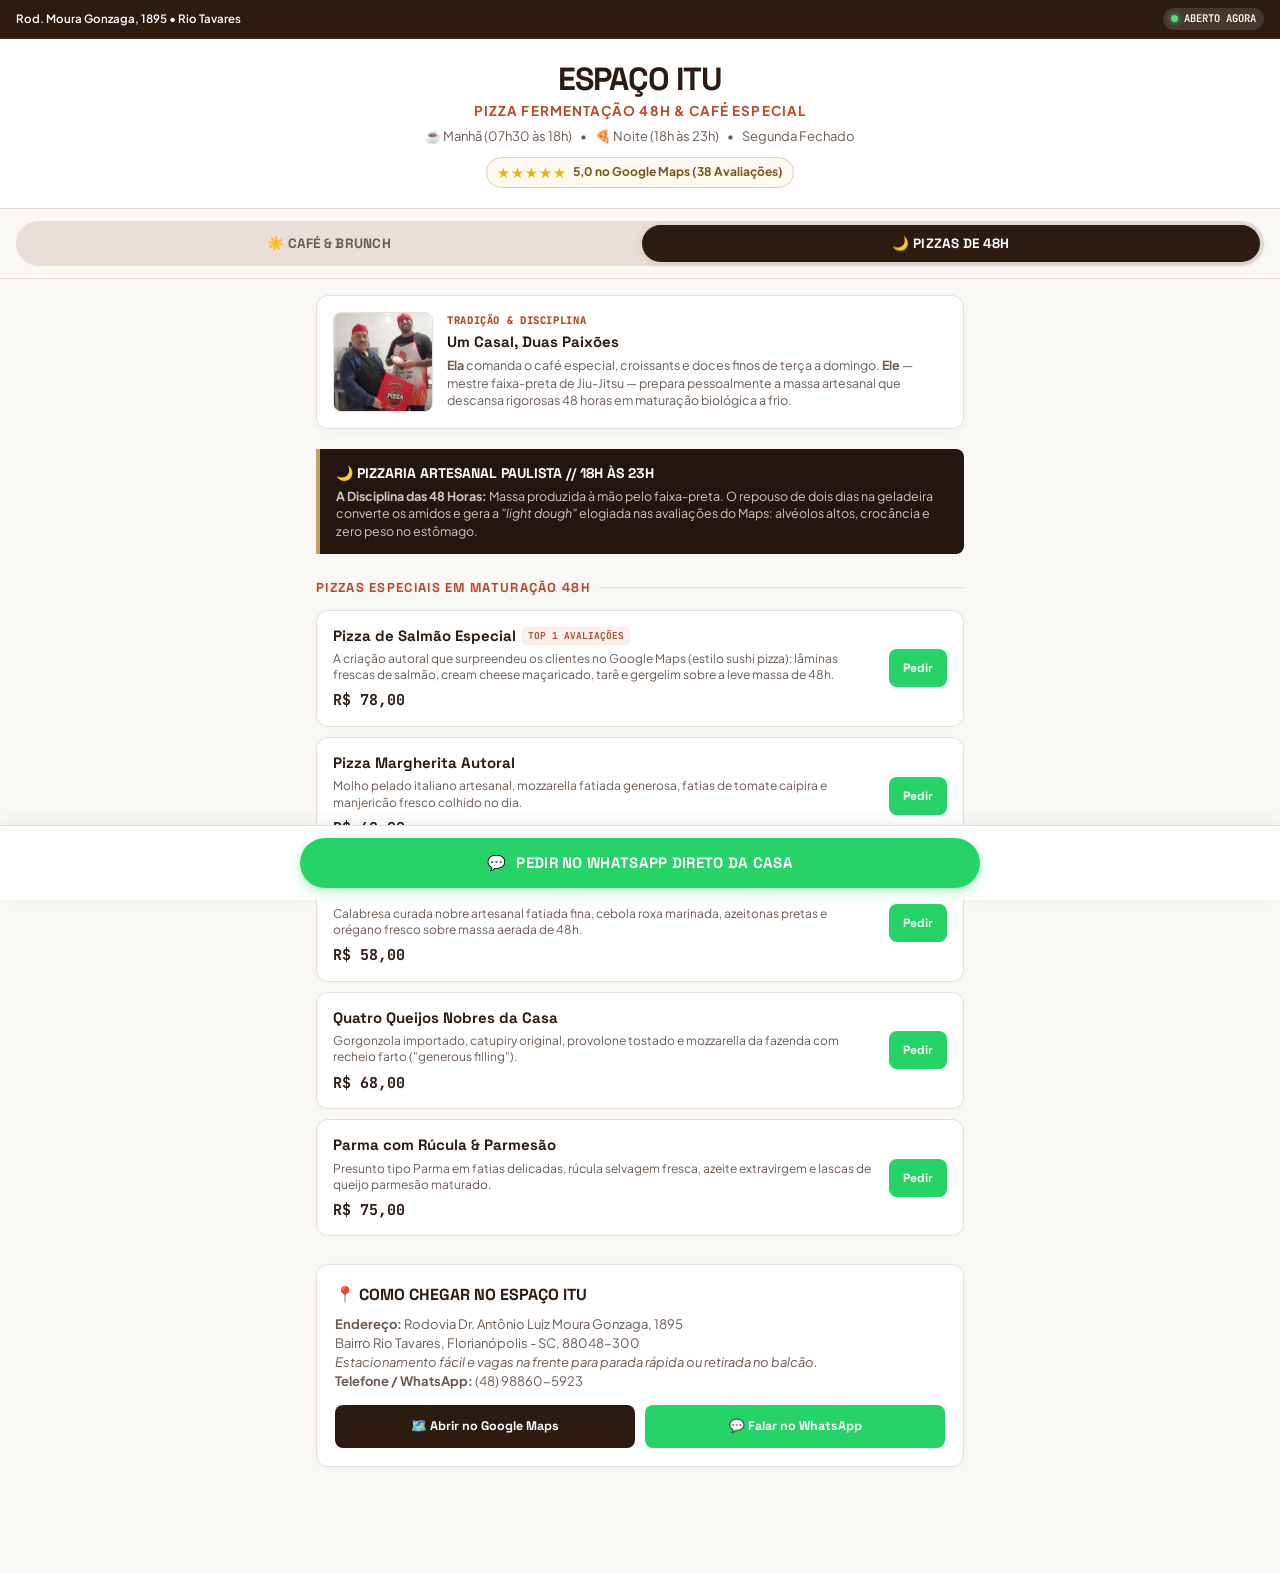
==== index.html @ 9082b564 "feat: initial deploy of Espaco Itu prototype with 48h pizza and specialty coffee" ====
<!DOCTYPE html>
<html lang="pt-BR" prefix="og: http://ogp.me/ns#">
<head>
  <meta charset="UTF-8">
  <meta name="viewport" content="width=device-width, initial-scale=1.0, maximum-scale=1.0, user-scalable=no">
  
  <title>Espaço Itu | Pizza Artesanal Fermentação 48h & Café Especial • Rio Tavares</title>
  <meta name="description" content="Pizza de fermentação lenta maturada por 48h feita pelo faixa-preta e café especial de alta qualidade com croissants e brunch tocado por ela. Rod. Dr. Antônio Luiz Moura Gonzaga, 1895 - Rio Tavares, Florianópolis. Pedidos direto no WhatsApp!">
  <meta name="theme-color" content="#2C1B11">

  <!-- Open Graph / WhatsApp Preview Canônico -->
  <meta property="og:type" content="website">
  <meta property="og:url" content="https://advocaciadigitalavancada-create.github.io/espaco-itu/">
  <meta property="og:title" content="Espaço Itu • Pizza Fermentada 48h & Café Especial">
  <meta property="og:description" content="Ele na massa artesanal de 48h (mestre faixa-preta). Ela no café de alta qualidade e brunch. 5.0★ no Google Maps. Peça direto no WhatsApp sem taxas!">
  <meta property="og:image" content="https://advocaciadigitalavancada-create.github.io/espaco-itu/assets/foto_donos_pizza.jpg">
  <meta property="og:image:secure_url" content="https://advocaciadigitalavancada-create.github.io/espaco-itu/assets/foto_donos_pizza.jpg">
  <meta property="og:image:type" content="image/jpeg">
  <meta property="og:image:width" content="1200">
  <meta property="og:image:height" content="630">
  <meta property="og:locale" content="pt_BR">
  <meta property="og:site_name" content="Espaço Itu - Rio Tavares">

  <!-- Fonts -->
  <link rel="preconnect" href="https://fonts.googleapis.com">
  <link rel="preconnect" href="https://fonts.gstatic.com" crossorigin>
  <link href="https://fonts.googleapis.com/css2?family=Plus+Jakarta+Sans:wght@400;500;600;700;800&family=Space+Grotesk:wght@600;700;800&family=JetBrains+Mono:wght@600;700&display=swap" rel="stylesheet">

  <style>
    :root {
      --bg: #FAF8F5;
      --surface: #FFFFFF;
      --primary: #2C1B11;
      --accent: #B84A28;
      --accent-light: #FBF0EB;
      --gold: #C5A059;
      --gold-light: #FDF9F0;
      --ink: #2C1B11;
      --ink-muted: #6B5B52;
      --border: #E8DFD8;
      --radius: 12px;
    }

    * {
      box-sizing: border-box;
      margin: 0;
      padding: 0;
      -webkit-tap-highlight-color: transparent;
    }

    body {
      background-color: var(--bg);
      font-family: 'Plus Jakarta Sans', -apple-system, BlinkMacSystemFont, sans-serif;
      color: var(--ink);
      line-height: 1.5;
      padding-bottom: 90px;
    }

    /* BARRA SUPERIOR DE HORÁRIOS & STATUS */
    .top-status-bar {
      background: var(--primary);
      color: #FFF;
      padding: 8px 16px;
      font-size: 11.5px;
      font-weight: 600;
      display: flex;
      justify-content: space-between;
      align-items: center;
      border-bottom: 1px solid rgba(255,255,255,0.1);
    }
    .status-pill {
      display: inline-flex;
      align-items: center;
      gap: 6px;
      background: rgba(255,255,255,0.12);
      padding: 3px 8px;
      border-radius: 20px;
      font-family: 'JetBrains Mono', monospace;
      font-size: 10.5px;
    }
    .status-dot {
      width: 7px;
      height: 7px;
      background: #4ADE80;
      border-radius: 50%;
      box-shadow: 0 0 6px #4ADE80;
    }

    /* HEADER COM LOGO E FOTO */
    header {
      background: #FFF;
      border-bottom: 1px solid var(--border);
      padding: 24px 20px 20px;
      text-align: center;
    }
    .brand-title {
      font-family: 'Space Grotesk', sans-serif;
      font-size: 32px;
      font-weight: 800;
      color: var(--primary);
      letter-spacing: -0.03em;
      text-transform: uppercase;
      line-height: 1;
    }
    .brand-sub {
      font-size: 13.5px;
      font-weight: 700;
      color: var(--accent);
      text-transform: uppercase;
      letter-spacing: 0.08em;
      margin-top: 6px;
    }
    .brand-meta {
      font-size: 13px;
      color: var(--ink-muted);
      margin-top: 6px;
      display: flex;
      justify-content: center;
      align-items: center;
      gap: 8px;
      flex-wrap: wrap;
    }

    /* BADGE GOOGLE MAPS 5.0 */
    .google-badge {
      display: inline-flex;
      align-items: center;
      gap: 6px;
      background: var(--gold-light);
      border: 1px solid #E2D1A8;
      padding: 4px 10px;
      border-radius: 20px;
      font-size: 12px;
      font-weight: 700;
      color: #785819;
      margin-top: 10px;
      text-decoration: none;
    }
    .google-stars {
      color: #EAB308;
      font-size: 14px;
      letter-spacing: 1px;
    }

    /* SELETOR DE TURNOS TÁTIL (DIA vs NOITE) */
    .shift-selector-container {
      position: sticky;
      top: 0;
      z-index: 100;
      background: var(--bg);
      padding: 12px 16px;
      border-bottom: 1px solid var(--border);
      backdrop-filter: blur(8px);
    }
    .shift-selector {
      background: #E8DFD8;
      border-radius: 30px;
      display: grid;
      grid-template-columns: 1fr 1fr;
      padding: 4px;
      gap: 4px;
    }
    .shift-btn {
      border: none;
      background: transparent;
      padding: 10px 12px;
      border-radius: 26px;
      font-family: 'Space Grotesk', sans-serif;
      font-size: 13.5px;
      font-weight: 800;
      color: var(--ink-muted);
      cursor: pointer;
      display: flex;
      align-items: center;
      justify-content: center;
      gap: 8px;
      transition: all 0.25s ease;
      text-transform: uppercase;
      letter-spacing: 0.02em;
    }
    .shift-btn.active {
      background: #FFF;
      color: var(--primary);
      box-shadow: 0 2px 8px rgba(44, 27, 17, 0.12);
    }
    .shift-btn.active.night {
      background: var(--primary);
      color: #FFF;
    }

    /* CONTAINER PRINCIPAL */
    .container {
      max-width: 680px;
      margin: 0 auto;
      padding: 16px;
    }

    /* BOX AUTORAL: A HISTÓRIA DO CASAL */
    .story-card {
      background: #FFF;
      border: 1px solid var(--border);
      border-radius: var(--radius);
      padding: 16px;
      margin-bottom: 20px;
      box-shadow: 0 2px 10px rgba(0,0,0,0.03);
    }
    .story-grid {
      display: grid;
      grid-template-columns: 100px 1fr;
      gap: 14px;
      align-items: center;
    }
    .story-img {
      width: 100px;
      height: 100px;
      border-radius: 8px;
      object-fit: cover;
      border: 1px solid var(--border);
    }
    .story-tag {
      font-family: 'JetBrains Mono', monospace;
      font-size: 10.5px;
      font-weight: 800;
      color: var(--accent);
      text-transform: uppercase;
      letter-spacing: 0.06em;
    }
    .story-title {
      font-family: 'Space Grotesk', sans-serif;
      font-size: 15px;
      font-weight: 800;
      color: var(--primary);
      margin: 2px 0 4px;
    }
    .story-desc {
      font-size: 12.5px;
      line-height: 1.4;
      color: var(--ink-muted);
    }

    /* BANNER DE DESTAQUE DO TURNO */
    .shift-banner {
      background: var(--accent-light);
      border-left: 4px solid var(--accent);
      padding: 14px 16px;
      border-radius: 0 8px 8px 0;
      margin-bottom: 20px;
    }
    .shift-banner.night-banner {
      background: #23160E;
      border-left: 4px solid var(--gold);
      color: #FFF;
    }
    .shift-banner h3 {
      font-family: 'Space Grotesk', sans-serif;
      font-size: 14px;
      font-weight: 800;
      text-transform: uppercase;
      margin-bottom: 4px;
    }
    .shift-banner p {
      font-size: 12.5px;
      line-height: 1.4;
    }
    .shift-banner.night-banner p {
      color: #D1C5BC;
    }

    /* GRUPOS DO CARDÁPIO */
    .menu-section {
      display: none;
    }
    .menu-section.active {
      display: block;
    }
    .menu-category-title {
      font-family: 'Space Grotesk', sans-serif;
      font-size: 13px;
      font-weight: 800;
      text-transform: uppercase;
      letter-spacing: 0.1em;
      color: var(--accent);
      margin: 24px 0 12px;
      display: flex;
      align-items: center;
      gap: 8px;
    }
    .menu-category-title::after {
      content: "";
      flex: 1;
      height: 1px;
      background: var(--border);
    }

    /* CARDS DE ITENS */
    .item-card {
      background: #FFF;
      border: 1px solid var(--border);
      border-radius: var(--radius);
      padding: 14px 16px;
      margin-bottom: 10px;
      display: flex;
      justify-content: space-between;
      align-items: center;
      gap: 14px;
      box-shadow: 0 1px 4px rgba(0,0,0,0.02);
    }
    .item-info {
      flex: 1;
    }
    .item-name {
      font-family: 'Space Grotesk', sans-serif;
      font-size: 15px;
      font-weight: 700;
      color: var(--primary);
      display: flex;
      align-items: center;
      gap: 6px;
      flex-wrap: wrap;
    }
    .item-tag {
      font-family: 'JetBrains Mono', monospace;
      font-size: 9.5px;
      font-weight: 700;
      background: var(--accent-light);
      color: var(--accent);
      padding: 2px 6px;
      border-radius: 4px;
      text-transform: uppercase;
    }
    .item-desc {
      font-size: 12px;
      color: var(--ink-muted);
      margin-top: 4px;
      line-height: 1.35;
    }
    .item-price {
      font-family: 'JetBrains Mono', monospace;
      font-size: 15px;
      font-weight: 700;
      color: var(--primary);
      margin-top: 6px;
    }
    .btn-order-item {
      background: #25D366;
      color: #FFF;
      border: none;
      padding: 10px 14px;
      border-radius: 8px;
      font-family: 'Space Grotesk', sans-serif;
      font-size: 12px;
      font-weight: 700;
      cursor: pointer;
      text-decoration: none;
      display: inline-flex;
      align-items: center;
      gap: 6px;
      white-space: nowrap;
      flex-shrink: 0;
    }

    /* MÓDULO COMO CHEGAR */
    .location-card {
      background: #FFF;
      border: 1.5px solid var(--border);
      border-radius: var(--radius);
      padding: 18px;
      margin-top: 28px;
      box-shadow: 0 2px 10px rgba(0,0,0,0.03);
    }
    .location-title {
      font-family: 'Space Grotesk', sans-serif;
      font-size: 16px;
      font-weight: 800;
      text-transform: uppercase;
      color: var(--primary);
      margin-bottom: 8px;
      display: flex;
      align-items: center;
      gap: 8px;
    }
    .location-info {
      font-size: 13px;
      color: var(--ink-muted);
      line-height: 1.45;
      margin-bottom: 14px;
    }
    .location-actions {
      display: grid;
      grid-template-columns: 1fr 1fr;
      gap: 10px;
    }
    .btn-loc {
      display: flex;
      align-items: center;
      justify-content: center;
      gap: 8px;
      padding: 12px;
      border-radius: 8px;
      font-family: 'Space Grotesk', sans-serif;
      font-size: 12.5px;
      font-weight: 700;
      text-decoration: none;
      text-align: center;
    }
    .btn-loc-maps {
      background: var(--primary);
      color: #FFF;
    }
    .btn-loc-wa {
      background: #25D366;
      color: #FFF;
    }

    /* BARRA FIXA INFERIOR */
    .bottom-bar {
      position: fixed;
      bottom: 0;
      left: 0;
      right: 0;
      background: #FFF;
      border-top: 1px solid var(--border);
      padding: 12px 16px;
      display: flex;
      justify-content: center;
      z-index: 999;
      box-shadow: 0 -4px 15px rgba(0,0,0,0.06);
    }
    .btn-cta-main {
      width: 100%;
      max-width: 680px;
      background: #25D366;
      color: #FFF;
      border: none;
      padding: 14px 20px;
      border-radius: 30px;
      font-family: 'Space Grotesk', sans-serif;
      font-size: 15px;
      font-weight: 800;
      text-decoration: none;
      display: flex;
      align-items: center;
      justify-content: center;
      gap: 10px;
      box-shadow: 0 4px 12px rgba(37, 211, 102, 0.35);
      text-transform: uppercase;
      letter-spacing: 0.02em;
    }
  </style>
</head>
<body>

  <!-- BARRA DE STATUS EM TEMPO REAL -->
  <div class="top-status-bar">
    <div>Rod. Moura Gonzaga, 1895 • Rio Tavares</div>
    <div class="status-pill">
      <span class="status-dot"></span>
      <span id="status-label">ABERTO AGORA</span>
    </div>
  </div>

  <!-- CABEÇALHO -->
  <header>
    <h1 class="brand-title">ESPAÇO ITU</h1>
    <div class="brand-sub">Pizza Fermentação 48h & Café Especial</div>
    <div class="brand-meta">
      <span>☕ Manhã (07h30 às 18h)</span>
      <span>•</span>
      <span>🍕 Noite (18h às 23h)</span>
      <span>•</span>
      <span>Segunda Fechado</span>
    </div>

    <!-- SELO DE 5.0 ESTRELAS NO GOOGLE MAPS -->
    <div>
      <a href="https://maps.google.com/?cid=1895" target="_blank" class="google-badge">
        <span class="google-stars">★★★★★</span>
        <span>5,0 no Google Maps (38 Avaliações)</span>
      </a>
    </div>
  </header>

  <!-- SELETOR DE TURNOS TÁTIL -->
  <div class="shift-selector-container">
    <div class="shift-selector">
      <button class="shift-btn active" id="btn-shift-day" onclick="setShift('day')">
        ☀️ Café & Brunch
      </button>
      <button class="shift-btn" id="btn-shift-night" onclick="setShift('night')">
        🌙 Pizzas de 48h
      </button>
    </div>
  </div>

  <div class="container">

    <!-- HISTÓRIA REAL DOS PROPRIETÁRIOS -->
    <div class="story-card">
      <div class="story-grid">
        <img src="assets/foto_donos_pizza.jpg" alt="Ele e a massa fresca de 48h no Espaço Itu" class="story-img">
        <div>
          <div class="story-tag">TRADIÇÃO & DISCIPLINA</div>
          <div class="story-title">Um Casal, Duas Paixões</div>
          <div class="story-desc">
            <strong>Ela</strong> comanda o café especial, croissants e doces finos de terça a domingo. <strong>Ele</strong> — mestre faixa-preta de Jiu-Jitsu — prepara pessoalmente a massa artesanal que descansa rigorosas 48 horas em maturação biológica a frio.
          </div>
        </div>
      </div>
    </div>

    <!-- SEÇÃO DIA: CAFÉ & BRUNCH -->
    <div id="section-day" class="menu-section active">
      
      <div class="shift-banner">
        <h3>☕ Manhã & Tarde Acolhedora // 07h30 às 18h</h3>
        <p><em>"Pare, respire, tome um café."</em> Grãos especiais selecionados, croissants franceses quentinhos, avocado toast e doces dourados assados na casa.</p>
      </div>

      <div class="menu-category-title">Cafés Especiais & Bebidas</div>

      <div class="item-card">
        <div class="item-info">
          <div class="item-name">Café Coado Filtrado Especial <span class="item-tag">Grãos Selecionados</span></div>
          <div class="item-desc">Método filtrado valorizando notas sensoriais limpas, doces e corpo sedoso.</div>
          <div class="item-price">R$ 12,00</div>
        </div>
        <a href="https://wa.me/5548988605923?text=Ol%C3%A1!%20Gostaria%20de%20pedir%20o%20Caf%C3%A9%20Coado%20Especial" class="btn-order-item" target="_blank">Pedir</a>
      </div>

      <div class="item-card">
        <div class="item-info">
          <div class="item-name">Espresso Duplo / Cappuccino Italiano</div>
          <div class="item-desc">Extração perfeita com leite vaporizado em microespuma cremosa.</div>
          <div class="item-price">R$ 14,00</div>
        </div>
        <a href="https://wa.me/5548988605923?text=Ol%C3%A1!%20Gostaria%20de%20pedir%20um%20Cappuccino%20Italiano" class="btn-order-item" target="_blank">Pedir</a>
      </div>

      <div class="item-card">
        <div class="item-info">
          <div class="item-name">Smoothies da Casa & Sucos Naturais</div>
          <div class="item-desc">Frutas frescas batidas na hora sem adição de conservantes.</div>
          <div class="item-price">R$ 16,00</div>
        </div>
        <a href="https://wa.me/5548988605923?text=Ol%C3%A1!%20Gostaria%20de%20pedir%20um%20Smoothie%20Natural" class="btn-order-item" target="_blank">Pedir</a>
      </div>

      <div class="menu-category-title">Brunch & Confeitaria Afetiva</div>

      <div class="item-card">
        <div class="item-info">
          <div class="item-name">Croissant com Geleia de Frutas Vermelhas <span class="item-tag">Campeão da Casa</span></div>
          <div class="item-desc">Folhado amanteigado clássico, extremamente crocante por fora e macio por dentro, servido com geleia artesanal.</div>
          <div class="item-price">R$ 18,00</div>
        </div>
        <a href="https://wa.me/5548988605923?text=Ol%C3%A1!%20Gostaria%20de%20pedir%20o%20Croissant%20com%20Geleia" class="btn-order-item" target="_blank">Pedir</a>
      </div>

      <div class="item-card">
        <div class="item-info">
          <div class="item-name">Avocado Toast no Pão Artesanal</div>
          <div class="item-desc">Pão de fermentação natural tostado na manteiga, pasta de abacate temperada, ovo poché ou caipira e sementes.</div>
          <div class="item-price">R$ 28,00</div>
        </div>
        <a href="https://wa.me/5548988605923?text=Ol%C3%A1!%20Gostaria%20de%20pedir%20o%20Avocado%20Toast" class="btn-order-item" target="_blank">Pedir</a>
      </div>

      <div class="item-card">
        <div class="item-info">
          <div class="item-name">Torta Basca Dourada Queimadinha <span class="item-tag">Fatia do Dia</span></div>
          <div class="item-desc">A famosa cheesecake basca com casquinha tostada de caramelo e interior super cremoso e aveludado.</div>
          <div class="item-price">R$ 18,00</div>
        </div>
        <a href="https://wa.me/5548988605923?text=Ol%C3%A1!%20Gostaria%20de%20uma%20fatia%20da%20Torta%20Basca" class="btn-order-item" target="_blank">Pedir</a>
      </div>

      <div class="item-card">
        <div class="item-info">
          <div class="item-name">Queijadinha Tradicional Paulista</div>
          <div class="item-desc">Receita artesanal com coco úmido e queijo curado, assada dourada.</div>
          <div class="item-price">R$ 10,00</div>
        </div>
        <a href="https://wa.me/5548988605923?text=Ol%C3%A1!%20Gostaria%20de%20uma%20Queijadinha" class="btn-order-item" target="_blank">Pedir</a>
      </div>

    </div>

    <!-- SEÇÃO NOITE: PIZZAS 48H -->
    <div id="section-night" class="menu-section">
      
      <div class="shift-banner night-banner">
        <h3>🌙 Pizzaria Artesanal Paulista // 18h às 23h</h3>
        <p><strong>A Disciplina das 48 Horas:</strong> Massa produzida à mão pelo faixa-preta. O repouso de dois dias na geladeira converte os amidos e gera a <em>"light dough"</em> elogiada nas avaliações do Maps: alvéolos altos, crocância e zero peso no estômago.</p>
      </div>

      <div class="menu-category-title">Pizzas Especiais em Maturação 48h</div>

      <div class="item-card">
        <div class="item-info">
          <div class="item-name">Pizza de Salmão Especial <span class="item-tag">Top 1 Avaliações</span></div>
          <div class="item-desc">A criação autoral que surpreendeu os clientes no Google Maps (estilo sushi pizza): lâminas frescas de salmão, cream cheese maçaricado, tarê e gergelim sobre a leve massa de 48h.</div>
          <div class="item-price">R$ 78,00</div>
        </div>
        <a href="https://wa.me/5548988605923?text=Ol%C3%A1!%20Quero%20pedir%20a%20Pizza%20de%20Salm%C3%A3o%20Especial" class="btn-order-item" target="_blank">Pedir</a>
      </div>

      <div class="item-card">
        <div class="item-info">
          <div class="item-name">Pizza Margherita Autoral</div>
          <div class="item-desc">Molho pelado italiano artesanal, mozzarella fatiada generosa, fatias de tomate caipira e manjericão fresco colhido no dia.</div>
          <div class="item-price">R$ 62,00</div>
        </div>
        <a href="https://wa.me/5548988605923?text=Ol%C3%A1!%20Quero%20pedir%20a%20Pizza%20Margherita" class="btn-order-item" target="_blank">Pedir</a>
      </div>

      <div class="item-card">
        <div class="item-info">
          <div class="item-name">Calabresa Paulista com Cebola Roxa</div>
          <div class="item-desc">Calabresa curada nobre artesanal fatiada fina, cebola roxa marinada, azeitonas pretas e orégano fresco sobre massa aerada de 48h.</div>
          <div class="item-price">R$ 58,00</div>
        </div>
        <a href="https://wa.me/5548988605923?text=Ol%C3%A1!%20Quero%20pedir%20a%20Pizza%20Calabresa%20Paulista" class="btn-order-item" target="_blank">Pedir</a>
      </div>

      <div class="item-card">
        <div class="item-info">
          <div class="item-name">Quatro Queijos Nobres da Casa</div>
          <div class="item-desc">Gorgonzola importado, catupiry original, provolone tostado e mozzarella da fazenda com recheio farto ("generous filling").</div>
          <div class="item-price">R$ 68,00</div>
        </div>
        <a href="https://wa.me/5548988605923?text=Ol%C3%A1!%20Quero%20pedir%20a%20Pizza%20Quatro%20Queijos" class="btn-order-item" target="_blank">Pedir</a>
      </div>

      <div class="item-card">
        <div class="item-info">
          <div class="item-name">Parma com Rúcula & Parmesão</div>
          <div class="item-desc">Presunto tipo Parma em fatias delicadas, rúcula selvagem fresca, azeite extravirgem e lascas de queijo parmesão maturado.</div>
          <div class="item-price">R$ 75,00</div>
        </div>
        <a href="https://wa.me/5548988605923?text=Ol%C3%A1!%20Quero%20pedir%20a%20Pizza%20de%20Parma%20com%20R%C3%BAcula" class="btn-order-item" target="_blank">Pedir</a>
      </div>

    </div>

    <!-- MÓDULO COMO CHEGAR & CONTATO -->
    <div class="location-card">
      <div class="location-title">📍 Como Chegar no Espaço Itu</div>
      <div class="location-info">
        <strong>Endereço:</strong> Rodovia Dr. Antônio Luiz Moura Gonzaga, 1895<br>
        Bairro Rio Tavares, Florianópolis - SC, 88048-300<br>
        <em>Estacionamento fácil e vagas na frente para parada rápida ou retirada no balcão.</em><br>
        <strong>Telefone / WhatsApp:</strong> (48) 98860-5923
      </div>
      <div class="location-actions">
        <a href="https://maps.google.com/?q=Rodovia+Dr.+Ant%C3%B4nio+Luiz+Moura+Gonzaga,+1895+-+Rio+Tavares,+Florian%C3%B3polis+-+SC" target="_blank" class="btn-loc btn-loc-maps">
          🗺️ Abrir no Google Maps
        </a>
        <a href="https://wa.me/5548988605923" target="_blank" class="btn-loc btn-loc-wa">
          💬 Falar no WhatsApp
        </a>
      </div>
    </div>

  </div>

  <!-- BARRA FIXA DE PEDIDO NO WHATSAPP -->
  <div class="bottom-bar">
    <a href="https://wa.me/5548988605923?text=Ol%C3%A1!%20Vim%20pelo%20site%20do%20Espa%C3%A7o%20Itu%20e%20gostaria%20de%20fazer%20um%20pedido" target="_blank" class="btn-cta-main">
      <span>💬</span> Pedir no WhatsApp Direto da Casa
    </a>
  </div>

  <script>
    function setShift(shift) {
      const btnDay = document.getElementById('btn-shift-day');
      const btnNight = document.getElementById('btn-shift-night');
      const secDay = document.getElementById('section-day');
      const secNight = document.getElementById('section-night');

      if (shift === 'night') {
        btnDay.classList.remove('active');
        btnNight.classList.add('active', 'night');
        secDay.classList.remove('active');
        secNight.classList.add('active');
      } else {
        btnNight.classList.remove('active', 'night');
        btnDay.classList.add('active');
        secNight.classList.remove('active');
        secDay.classList.add('active');
      }
    }

    // Auto-selecionar turno conforme horário local (se for após 18h, ativa turno noite)
    const hour = new Date().getHours();
    if (hour >= 18 || hour < 5) {
      setShift('night');
    }
  </script>
</body>
</html>
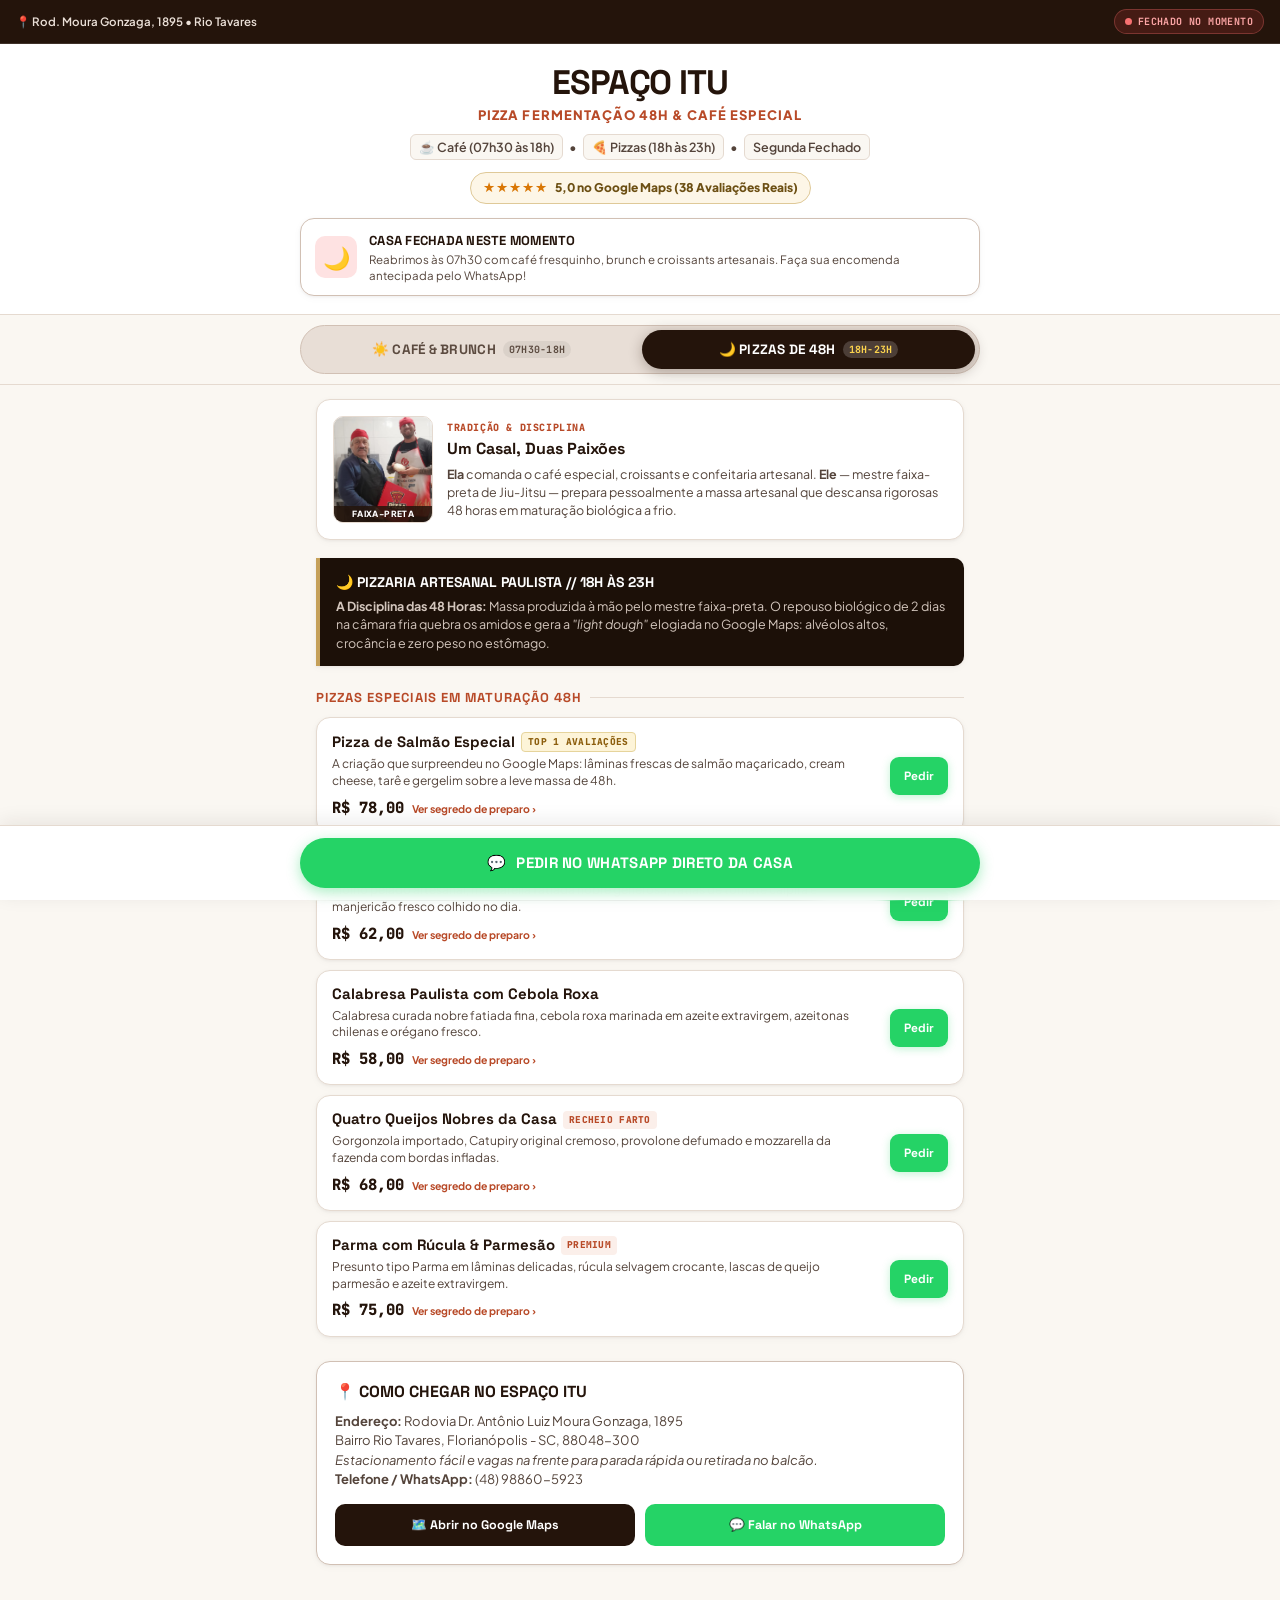
==== commit aa08528c: "feat(ui/ux): mobile-first drawer, microinteracoes fluidas de turnos e status em tempo real" ====
--- a/index.html
+++ b/index.html
@@ -2,11 +2,11 @@
 <html lang="pt-BR" prefix="og: http://ogp.me/ns#">
 <head>
   <meta charset="UTF-8">
-  <meta name="viewport" content="width=device-width, initial-scale=1.0, maximum-scale=1.0, user-scalable=no">
+  <meta name="viewport" content="width=device-width, initial-scale=1.0, maximum-scale=1.0, user-scalable=no, viewport-fit=cover">
   
   <title>Espaço Itu | Pizza Artesanal Fermentação 48h & Café Especial • Rio Tavares</title>
-  <meta name="description" content="Pizza de fermentação lenta maturada por 48h feita pelo faixa-preta e café especial de alta qualidade com croissants e brunch tocado por ela. Rod. Dr. Antônio Luiz Moura Gonzaga, 1895 - Rio Tavares, Florianópolis. Pedidos direto no WhatsApp!">
-  <meta name="theme-color" content="#2C1B11">
+  <meta name="description" content="Pizza de fermentação lenta maturada por 48h feita pelo faixa-preta e café especial de alta qualidade com croissants e brunch. Rod. Dr. Antônio Luiz Moura Gonzaga, 1895 - Rio Tavares, Florianópolis. Pedidos direto no WhatsApp!">
+  <meta name="theme-color" content="#24140B">
 
   <!-- Open Graph / WhatsApp Preview Canônico -->
   <meta property="og:type" content="website">
@@ -24,21 +24,31 @@
   <!-- Fonts -->
   <link rel="preconnect" href="https://fonts.googleapis.com">
   <link rel="preconnect" href="https://fonts.gstatic.com" crossorigin>
-  <link href="https://fonts.googleapis.com/css2?family=Plus+Jakarta+Sans:wght@400;500;600;700;800&family=Space+Grotesk:wght@600;700;800&family=JetBrains+Mono:wght@600;700&display=swap" rel="stylesheet">
+  <link href="https://fonts.googleapis.com/css2?family=Plus+Jakarta+Sans:wght@400;500;600;700;800&family=Space+Grotesk:wght@600;700;800&family=JetBrains+Mono:wght@600;700;800&display=swap" rel="stylesheet">
 
   <style>
     :root {
-      --bg: #FAF8F5;
+      /* PALETA DE ALTO CONTRASTE PARA LEITURA SOLAR (WCAG AAA) */
+      --bg: #FAF7F2;
       --surface: #FFFFFF;
-      --primary: #2C1B11;
-      --accent: #B84A28;
-      --accent-light: #FBF0EB;
-      --gold: #C5A059;
-      --gold-light: #FDF9F0;
-      --ink: #2C1B11;
-      --ink-muted: #6B5B52;
-      --border: #E8DFD8;
-      --radius: 12px;
+      --primary: #24140B;          /* Café torrado intenso (contraste > 14:1) */
+      --primary-soft: #382418;
+      --accent: #B84A28;           /* Terracota de forno a lenha */
+      --accent-dark: #8A3319;
+      --accent-light: #FBEFEA;     /* Fundo suave quente */
+      --gold: #A97A24;             /* Dourado da crosta escurecido para leitura solar */
+      --gold-light: #FDF6E7;
+      --ink: #20130B;              /* Tipografia de máxima legibilidade */
+      --ink-muted: #54443B;        /* Contraste 8.2:1 - ultra legível sob sol intenso */
+      --border: #E5DAD0;           /* Divisores nítidos */
+      --border-strong: #D1C0B4;
+      --wa-green: #25D366;
+      --wa-dark: #1DA851;
+      --radius: 14px;
+      --radius-sm: 8px;
+      --shadow-sm: 0 1px 3px rgba(36, 20, 11, 0.05), 0 2px 8px rgba(36, 20, 11, 0.03);
+      --shadow-md: 0 4px 16px rgba(36, 20, 11, 0.08);
+      --shadow-lg: 0 10px 30px rgba(36, 20, 11, 0.14);
     }
 
     * {
@@ -53,49 +63,103 @@
       font-family: 'Plus Jakarta Sans', -apple-system, BlinkMacSystemFont, sans-serif;
       color: var(--ink);
       line-height: 1.5;
-      padding-bottom: 90px;
-    }
-
-    /* BARRA SUPERIOR DE HORÁRIOS & STATUS */
+      padding-bottom: 96px;
+      -webkit-font-smoothing: antialiased;
+      overflow-x: hidden;
+    }
+
+    /* BARRA SUPERIOR DE HORÁRIOS & STATUS DINÂMICO */
     .top-status-bar {
       background: var(--primary);
       color: #FFF;
-      padding: 8px 16px;
+      padding: 9px 16px;
       font-size: 11.5px;
       font-weight: 600;
       display: flex;
       justify-content: space-between;
       align-items: center;
-      border-bottom: 1px solid rgba(255,255,255,0.1);
+      border-bottom: 1px solid rgba(255,255,255,0.12);
+      position: relative;
+      z-index: 101;
+    }
+    .top-address {
+      display: flex;
+      align-items: center;
+      gap: 5px;
+      color: #EADFD7;
+      white-space: nowrap;
+      overflow: hidden;
+      text-overflow: ellipsis;
     }
     .status-pill {
       display: inline-flex;
       align-items: center;
       gap: 6px;
-      background: rgba(255,255,255,0.12);
-      padding: 3px 8px;
+      padding: 4px 10px;
       border-radius: 20px;
       font-family: 'JetBrains Mono', monospace;
-      font-size: 10.5px;
+      font-size: 10px;
+      font-weight: 700;
+      letter-spacing: 0.04em;
+      white-space: nowrap;
+      transition: all 0.3s ease;
+    }
+    .status-pill.open-day {
+      background: rgba(37, 211, 102, 0.18);
+      color: #4ADE80;
+      border: 1px solid rgba(74, 222, 128, 0.3);
+    }
+    .status-pill.open-night {
+      background: rgba(197, 160, 89, 0.22);
+      color: #FCD34D;
+      border: 1px solid rgba(252, 211, 77, 0.35);
+    }
+    .status-pill.closed {
+      background: rgba(239, 68, 68, 0.16);
+      color: #FCA5A5;
+      border: 1px solid rgba(248, 113, 113, 0.3);
     }
     .status-dot {
       width: 7px;
       height: 7px;
+      border-radius: 50%;
+      display: inline-block;
+      position: relative;
+    }
+    .status-pill.open-day .status-dot {
       background: #4ADE80;
-      border-radius: 50%;
-      box-shadow: 0 0 6px #4ADE80;
-    }
-
-    /* HEADER COM LOGO E FOTO */
+      box-shadow: 0 0 8px #4ADE80;
+      animation: pulseGreen 2s infinite ease-in-out;
+    }
+    .status-pill.open-night .status-dot {
+      background: #FCD34D;
+      box-shadow: 0 0 8px #FCD34D;
+      animation: pulseAmber 2s infinite ease-in-out;
+    }
+    .status-pill.closed .status-dot {
+      background: #F87171;
+    }
+
+    @keyframes pulseGreen {
+      0%, 100% { opacity: 1; transform: scale(1); }
+      50% { opacity: 0.45; transform: scale(0.85); }
+    }
+    @keyframes pulseAmber {
+      0%, 100% { opacity: 1; transform: scale(1); }
+      50% { opacity: 0.5; transform: scale(0.85); }
+    }
+
+    /* HEADER */
     header {
       background: #FFF;
       border-bottom: 1px solid var(--border);
-      padding: 24px 20px 20px;
+      padding: 22px 18px 18px;
       text-align: center;
+      position: relative;
     }
     .brand-title {
       font-family: 'Space Grotesk', sans-serif;
-      font-size: 32px;
+      font-size: 34px;
       font-weight: 800;
       color: var(--primary);
       letter-spacing: -0.03em;
@@ -103,106 +167,201 @@
       line-height: 1;
     }
     .brand-sub {
-      font-size: 13.5px;
-      font-weight: 700;
+      font-size: 13px;
+      font-weight: 800;
       color: var(--accent);
       text-transform: uppercase;
       letter-spacing: 0.08em;
       margin-top: 6px;
     }
     .brand-meta {
-      font-size: 13px;
+      font-size: 12.5px;
+      font-weight: 600;
       color: var(--ink-muted);
-      margin-top: 6px;
+      margin-top: 8px;
       display: flex;
       justify-content: center;
       align-items: center;
-      gap: 8px;
+      gap: 6px;
       flex-wrap: wrap;
+    }
+    .brand-meta-badge {
+      display: inline-flex;
+      align-items: center;
+      gap: 4px;
+      background: var(--bg);
+      padding: 3px 8px;
+      border-radius: 6px;
+      border: 1px solid var(--border);
     }
 
     /* BADGE GOOGLE MAPS 5.0 */
     .google-badge {
       display: inline-flex;
       align-items: center;
-      gap: 6px;
+      gap: 7px;
       background: var(--gold-light);
-      border: 1px solid #E2D1A8;
-      padding: 4px 10px;
+      border: 1.5px solid #DFC998;
+      padding: 5px 12px;
       border-radius: 20px;
       font-size: 12px;
-      font-weight: 700;
-      color: #785819;
-      margin-top: 10px;
+      font-weight: 800;
+      color: #6C4F13;
+      margin-top: 12px;
       text-decoration: none;
+      transition: transform 0.2s ease, box-shadow 0.2s ease;
+    }
+    .google-badge:active {
+      transform: scale(0.98);
     }
     .google-stars {
-      color: #EAB308;
-      font-size: 14px;
+      color: #D97706;
+      font-size: 13px;
       letter-spacing: 1px;
     }
 
-    /* SELETOR DE TURNOS TÁTIL (DIA vs NOITE) */
+    /* BANNER DINÂMICO DE STATUS EM TEMPO REAL */
+    .live-status-card {
+      margin: 14px auto 0;
+      max-width: 680px;
+      background: #FFFFFF;
+      border: 1.5px solid var(--border-strong);
+      border-radius: var(--radius);
+      padding: 12px 14px;
+      display: flex;
+      align-items: center;
+      gap: 12px;
+      box-shadow: var(--shadow-sm);
+    }
+    .live-status-icon {
+      width: 42px;
+      height: 42px;
+      border-radius: 10px;
+      display: flex;
+      align-items: center;
+      justify-content: center;
+      font-size: 22px;
+      flex-shrink: 0;
+    }
+    .live-status-icon.day {
+      background: var(--accent-light);
+      color: var(--accent);
+    }
+    .live-status-icon.night {
+      background: var(--primary);
+      color: #FCD34D;
+    }
+    .live-status-icon.closed {
+      background: #FEE2E2;
+      color: #DC2626;
+    }
+    .live-status-info {
+      flex: 1;
+      text-align: left;
+    }
+    .live-status-title {
+      font-family: 'Space Grotesk', sans-serif;
+      font-size: 13px;
+      font-weight: 800;
+      color: var(--primary);
+      text-transform: uppercase;
+      letter-spacing: 0.02em;
+      display: flex;
+      align-items: center;
+      gap: 6px;
+    }
+    .live-status-desc {
+      font-size: 11.5px;
+      color: var(--ink-muted);
+      line-height: 1.35;
+      margin-top: 2px;
+    }
+
+    /* SELETOR DE TURNOS TÁTIL (STICKY & FLUIDO) */
     .shift-selector-container {
       position: sticky;
       top: 0;
       z-index: 100;
-      background: var(--bg);
-      padding: 12px 16px;
+      background: rgba(250, 247, 242, 0.94);
+      padding: 10px 16px;
       border-bottom: 1px solid var(--border);
-      backdrop-filter: blur(8px);
+      backdrop-filter: blur(10px);
+      -webkit-backdrop-filter: blur(10px);
+      transition: background 0.3s ease;
     }
     .shift-selector {
-      background: #E8DFD8;
-      border-radius: 30px;
+      max-width: 680px;
+      margin: 0 auto;
+      background: #E8DED6;
+      border-radius: 32px;
       display: grid;
       grid-template-columns: 1fr 1fr;
       padding: 4px;
       gap: 4px;
+      border: 1px solid var(--border-strong);
+      position: relative;
     }
     .shift-btn {
       border: none;
       background: transparent;
-      padding: 10px 12px;
-      border-radius: 26px;
+      padding: 11px 12px;
+      border-radius: 28px;
       font-family: 'Space Grotesk', sans-serif;
       font-size: 13.5px;
       font-weight: 800;
-      color: var(--ink-muted);
+      color: #5C4B40;
       cursor: pointer;
       display: flex;
       align-items: center;
       justify-content: center;
-      gap: 8px;
-      transition: all 0.25s ease;
+      gap: 7px;
+      transition: all 0.25s cubic-bezier(0.16, 1, 0.3, 1);
       text-transform: uppercase;
       letter-spacing: 0.02em;
+      position: relative;
+      outline: none;
+    }
+    .shift-btn:active {
+      transform: scale(0.97);
     }
     .shift-btn.active {
-      background: #FFF;
+      background: #FFFFFF;
       color: var(--primary);
-      box-shadow: 0 2px 8px rgba(44, 27, 17, 0.12);
+      box-shadow: 0 3px 12px rgba(36, 20, 11, 0.12);
     }
     .shift-btn.active.night {
       background: var(--primary);
-      color: #FFF;
+      color: #FFFFFF;
+      box-shadow: 0 3px 14px rgba(36, 20, 11, 0.3);
+    }
+    .shift-btn .shift-tag {
+      font-size: 10px;
+      padding: 2px 6px;
+      border-radius: 10px;
+      font-family: 'JetBrains Mono', monospace;
+      font-weight: 700;
+      background: rgba(0,0,0,0.06);
+    }
+    .shift-btn.active.night .shift-tag {
+      background: rgba(255,255,255,0.18);
+      color: #FCD34D;
     }
 
     /* CONTAINER PRINCIPAL */
     .container {
       max-width: 680px;
       margin: 0 auto;
-      padding: 16px;
+      padding: 14px 16px;
     }
 
     /* BOX AUTORAL: A HISTÓRIA DO CASAL */
     .story-card {
       background: #FFF;
-      border: 1px solid var(--border);
+      border: 1.5px solid var(--border);
       border-radius: var(--radius);
       padding: 16px;
-      margin-bottom: 20px;
-      box-shadow: 0 2px 10px rgba(0,0,0,0.03);
+      margin-bottom: 18px;
+      box-shadow: var(--shadow-sm);
     }
     .story-grid {
       display: grid;
@@ -210,16 +369,35 @@
       gap: 14px;
       align-items: center;
     }
+    .story-img-wrap {
+      position: relative;
+      border-radius: 10px;
+      overflow: hidden;
+      border: 1.5px solid var(--border);
+    }
     .story-img {
       width: 100px;
-      height: 100px;
-      border-radius: 8px;
+      height: 105px;
       object-fit: cover;
-      border: 1px solid var(--border);
+      display: block;
+    }
+    .story-img-badge {
+      position: absolute;
+      bottom: 0;
+      left: 0;
+      right: 0;
+      background: rgba(36, 20, 11, 0.85);
+      color: #FFF;
+      font-size: 8.5px;
+      font-weight: 800;
+      text-align: center;
+      padding: 2px 0;
+      text-transform: uppercase;
+      letter-spacing: 0.05em;
     }
     .story-tag {
       font-family: 'JetBrains Mono', monospace;
-      font-size: 10.5px;
+      font-size: 10px;
       font-weight: 800;
       color: var(--accent);
       text-transform: uppercase;
@@ -227,14 +405,14 @@
     }
     .story-title {
       font-family: 'Space Grotesk', sans-serif;
-      font-size: 15px;
+      font-size: 16px;
       font-weight: 800;
       color: var(--primary);
       margin: 2px 0 4px;
     }
     .story-desc {
       font-size: 12.5px;
-      line-height: 1.4;
+      line-height: 1.45;
       color: var(--ink-muted);
     }
 
@@ -243,12 +421,13 @@
       background: var(--accent-light);
       border-left: 4px solid var(--accent);
       padding: 14px 16px;
-      border-radius: 0 8px 8px 0;
-      margin-bottom: 20px;
+      border-radius: 0 10px 10px 0;
+      margin-bottom: 18px;
+      box-shadow: var(--shadow-sm);
     }
     .shift-banner.night-banner {
-      background: #23160E;
-      border-left: 4px solid var(--gold);
+      background: #1C1008;
+      border-left: 4px solid #C5A059;
       color: #FFF;
     }
     .shift-banner h3 {
@@ -257,30 +436,51 @@
       font-weight: 800;
       text-transform: uppercase;
       margin-bottom: 4px;
+      display: flex;
+      align-items: center;
+      gap: 6px;
     }
     .shift-banner p {
       font-size: 12.5px;
-      line-height: 1.4;
+      line-height: 1.45;
+      color: #4A3A31;
     }
     .shift-banner.night-banner p {
-      color: #D1C5BC;
-    }
-
-    /* GRUPOS DO CARDÁPIO */
+      color: #D3C6BD;
+    }
+
+    /* MICROINTERAÇÕES E TRANSIÇÕES DE ABAS */
     .menu-section {
       display: none;
+      opacity: 0;
+      transform: translateY(10px);
+      transition: opacity 0.3s cubic-bezier(0.16, 1, 0.3, 1), transform 0.3s cubic-bezier(0.16, 1, 0.3, 1);
     }
     .menu-section.active {
       display: block;
-    }
+      opacity: 1;
+      transform: translateY(0);
+      animation: tabFadeSlideIn 0.35s cubic-bezier(0.16, 1, 0.3, 1) forwards;
+    }
+    @keyframes tabFadeSlideIn {
+      0% {
+        opacity: 0;
+        transform: translateY(12px);
+      }
+      100% {
+        opacity: 1;
+        transform: translateY(0);
+      }
+    }
+
     .menu-category-title {
       font-family: 'Space Grotesk', sans-serif;
       font-size: 13px;
       font-weight: 800;
       text-transform: uppercase;
-      letter-spacing: 0.1em;
+      letter-spacing: 0.08em;
       color: var(--accent);
-      margin: 24px 0 12px;
+      margin: 22px 0 10px;
       display: flex;
       align-items: center;
       gap: 8px;
@@ -288,68 +488,111 @@
     .menu-category-title::after {
       content: "";
       flex: 1;
-      height: 1px;
+      height: 1.5px;
       background: var(--border);
     }
 
-    /* CARDS DE ITENS */
+    /* CARDS DE ITENS MOBILE COM EFEITO TÁTIL */
     .item-card {
       background: #FFF;
-      border: 1px solid var(--border);
+      border: 1.5px solid var(--border);
       border-radius: var(--radius);
-      padding: 14px 16px;
+      padding: 14px 15px;
       margin-bottom: 10px;
       display: flex;
       justify-content: space-between;
       align-items: center;
-      gap: 14px;
-      box-shadow: 0 1px 4px rgba(0,0,0,0.02);
+      gap: 12px;
+      box-shadow: var(--shadow-sm);
+      cursor: pointer;
+      position: relative;
+      transition: all 0.2s cubic-bezier(0.16, 1, 0.3, 1);
+      user-select: none;
+    }
+    .item-card:hover {
+      border-color: var(--border-strong);
+      box-shadow: var(--shadow-md);
+      transform: translateY(-1px);
+    }
+    .item-card:active {
+      transform: scale(0.985);
+      background: #FCFAF8;
     }
     .item-info {
       flex: 1;
+      min-width: 0;
+    }
+    .item-header-row {
+      display: flex;
+      align-items: center;
+      gap: 6px;
+      flex-wrap: wrap;
     }
     .item-name {
       font-family: 'Space Grotesk', sans-serif;
       font-size: 15px;
-      font-weight: 700;
+      font-weight: 800;
       color: var(--primary);
-      display: flex;
-      align-items: center;
-      gap: 6px;
-      flex-wrap: wrap;
+      line-height: 1.25;
     }
     .item-tag {
       font-family: 'JetBrains Mono', monospace;
       font-size: 9.5px;
-      font-weight: 700;
+      font-weight: 800;
       background: var(--accent-light);
       color: var(--accent);
       padding: 2px 6px;
       border-radius: 4px;
       text-transform: uppercase;
+      letter-spacing: 0.03em;
+      white-space: nowrap;
+    }
+    .item-tag.highlight {
+      background: #FDF4D8;
+      color: #8C5E0D;
+      border: 1px solid #E6D49C;
     }
     .item-desc {
       font-size: 12px;
       color: var(--ink-muted);
       margin-top: 4px;
-      line-height: 1.35;
+      line-height: 1.4;
+      display: -webkit-box;
+      -webkit-line-clamp: 2;
+      -webkit-box-orient: vertical;
+      overflow: hidden;
+    }
+    .item-bottom-row {
+      display: flex;
+      align-items: baseline;
+      gap: 8px;
+      margin-top: 6px;
     }
     .item-price {
       font-family: 'JetBrains Mono', monospace;
-      font-size: 15px;
+      font-size: 15.5px;
+      font-weight: 800;
+      color: var(--primary);
+    }
+    .item-tap-hint {
+      font-size: 10.5px;
       font-weight: 700;
-      color: var(--primary);
-      margin-top: 6px;
-    }
+      color: var(--accent);
+      display: inline-flex;
+      align-items: center;
+      gap: 3px;
+    }
+
+    /* BOTÃO DE PEDIDO RÁPIDO NO CARD */
     .btn-order-item {
-      background: #25D366;
+      background: var(--wa-green);
       color: #FFF;
       border: none;
       padding: 10px 14px;
-      border-radius: 8px;
+      border-radius: 9px;
       font-family: 'Space Grotesk', sans-serif;
       font-size: 12px;
-      font-weight: 700;
+      font-weight: 800;
       cursor: pointer;
       text-decoration: none;
       display: inline-flex;
@@ -357,16 +600,23 @@
       gap: 6px;
       white-space: nowrap;
       flex-shrink: 0;
+      box-shadow: 0 2px 8px rgba(37, 211, 102, 0.28);
+      transition: all 0.15s ease;
+      z-index: 2;
+    }
+    .btn-order-item:active {
+      transform: scale(0.95);
+      background: var(--wa-dark);
     }
 
     /* MÓDULO COMO CHEGAR */
     .location-card {
       background: #FFF;
-      border: 1.5px solid var(--border);
+      border: 1.5px solid var(--border-strong);
       border-radius: var(--radius);
       padding: 18px;
-      margin-top: 28px;
-      box-shadow: 0 2px 10px rgba(0,0,0,0.03);
+      margin-top: 24px;
+      box-shadow: var(--shadow-sm);
     }
     .location-title {
       font-family: 'Space Grotesk', sans-serif;
@@ -382,7 +632,7 @@
     .location-info {
       font-size: 13px;
       color: var(--ink-muted);
-      line-height: 1.45;
+      line-height: 1.5;
       margin-bottom: 14px;
     }
     .location-actions {
@@ -396,19 +646,23 @@
       justify-content: center;
       gap: 8px;
       padding: 12px;
-      border-radius: 8px;
+      border-radius: 10px;
       font-family: 'Space Grotesk', sans-serif;
       font-size: 12.5px;
-      font-weight: 700;
+      font-weight: 800;
       text-decoration: none;
       text-align: center;
+      transition: transform 0.2s ease;
+    }
+    .btn-loc:active {
+      transform: scale(0.97);
     }
     .btn-loc-maps {
       background: var(--primary);
       color: #FFF;
     }
     .btn-loc-wa {
-      background: #25D366;
+      background: var(--wa-green);
       color: #FFF;
     }
 
@@ -418,18 +672,20 @@
       bottom: 0;
       left: 0;
       right: 0;
-      background: #FFF;
-      border-top: 1px solid var(--border);
+      background: rgba(255, 255, 255, 0.96);
+      border-top: 1.5px solid var(--border);
       padding: 12px 16px;
       display: flex;
       justify-content: center;
       z-index: 999;
-      box-shadow: 0 -4px 15px rgba(0,0,0,0.06);
+      box-shadow: 0 -4px 18px rgba(36, 20, 11, 0.08);
+      backdrop-filter: blur(10px);
+      -webkit-backdrop-filter: blur(10px);
     }
     .btn-cta-main {
       width: 100%;
       max-width: 680px;
-      background: #25D366;
+      background: var(--wa-green);
       color: #FFF;
       border: none;
       padding: 14px 20px;
@@ -442,9 +698,244 @@
       align-items: center;
       justify-content: center;
       gap: 10px;
-      box-shadow: 0 4px 12px rgba(37, 211, 102, 0.35);
+      box-shadow: 0 4px 14px rgba(37, 211, 102, 0.4);
       text-transform: uppercase;
       letter-spacing: 0.02em;
+      transition: transform 0.15s ease, background 0.15s ease;
+    }
+    .btn-cta-main:active {
+      transform: scale(0.98);
+      background: var(--wa-dark);
+    }
+
+    /* MODAL / BOTTOM SHEET DRAWER DE DETALHES DO PRODUTO */
+    .drawer-backdrop {
+      position: fixed;
+      top: 0;
+      left: 0;
+      right: 0;
+      bottom: 0;
+      background: rgba(20, 10, 5, 0.65);
+      backdrop-filter: blur(5px);
+      -webkit-backdrop-filter: blur(5px);
+      z-index: 2000;
+      opacity: 0;
+      visibility: hidden;
+      transition: opacity 0.3s cubic-bezier(0.16, 1, 0.3, 1), visibility 0.3s ease;
+      display: flex;
+      align-items: flex-end;
+      justify-content: center;
+    }
+    .drawer-backdrop.active {
+      opacity: 1;
+      visibility: visible;
+    }
+
+    .drawer-sheet {
+      background: #FFFFFF;
+      width: 100%;
+      max-width: 580px;
+      max-height: 88vh;
+      border-radius: 24px 24px 0 0;
+      box-shadow: 0 -10px 40px rgba(0,0,0,0.3);
+      display: flex;
+      flex-direction: column;
+      transform: translateY(100%);
+      transition: transform 0.35s cubic-bezier(0.2, 0.9, 0.3, 1);
+      overflow: hidden;
+      border-top: 1px solid rgba(255,255,255,0.8);
+    }
+    .drawer-backdrop.active .drawer-sheet {
+      transform: translateY(0);
+    }
+
+    /* CABEÇALHO DO DRAWER COM ALÇA TÁTIL */
+    .drawer-handle-bar {
+      padding: 10px 16px 6px;
+      display: flex;
+      flex-direction: column;
+      align-items: center;
+      background: #FFF;
+      position: relative;
+    }
+    .drawer-handle {
+      width: 44px;
+      height: 5px;
+      background: #D9CFC7;
+      border-radius: 10px;
+      margin-bottom: 6px;
+    }
+    .drawer-close-btn {
+      position: absolute;
+      top: 12px;
+      right: 16px;
+      background: #F3ECE6;
+      border: none;
+      width: 32px;
+      height: 32px;
+      border-radius: 50%;
+      display: flex;
+      align-items: center;
+      justify-content: center;
+      font-size: 16px;
+      color: var(--primary);
+      cursor: pointer;
+      font-weight: 700;
+      transition: background 0.2s ease;
+    }
+    .drawer-close-btn:active {
+      background: #E5DAD0;
+    }
+
+    /* CONTEÚDO ROLÁVEL DO DRAWER */
+    .drawer-content {
+      padding: 4px 20px 24px;
+      overflow-y: auto;
+      -webkit-overflow-scrolling: touch;
+    }
+
+    .drawer-hero-img-wrap {
+      width: 100%;
+      height: 180px;
+      border-radius: 16px;
+      overflow: hidden;
+      margin-bottom: 16px;
+      position: relative;
+      background: #24140B;
+      border: 1px solid var(--border);
+    }
+    .drawer-hero-img {
+      width: 100%;
+      height: 100%;
+      object-fit: cover;
+    }
+    .drawer-hero-badge {
+      position: absolute;
+      bottom: 10px;
+      left: 12px;
+      background: rgba(36, 20, 11, 0.88);
+      color: #FCD34D;
+      padding: 4px 10px;
+      border-radius: 20px;
+      font-family: 'JetBrains Mono', monospace;
+      font-size: 10px;
+      font-weight: 700;
+      backdrop-filter: blur(4px);
+    }
+
+    .drawer-category-tag {
+      font-family: 'JetBrains Mono', monospace;
+      font-size: 10px;
+      font-weight: 800;
+      color: var(--accent);
+      text-transform: uppercase;
+      letter-spacing: 0.06em;
+      display: inline-block;
+    }
+    .drawer-title-row {
+      display: flex;
+      justify-content: space-between;
+      align-items: baseline;
+      gap: 12px;
+      margin-top: 4px;
+      margin-bottom: 8px;
+    }
+    .drawer-item-title {
+      font-family: 'Space Grotesk', sans-serif;
+      font-size: 22px;
+      font-weight: 800;
+      color: var(--primary);
+      line-height: 1.15;
+    }
+    .drawer-item-price {
+      font-family: 'JetBrains Mono', monospace;
+      font-size: 22px;
+      font-weight: 800;
+      color: var(--accent-dark);
+      white-space: nowrap;
+    }
+
+    .drawer-desc {
+      font-size: 14px;
+      line-height: 1.5;
+      color: var(--ink-muted);
+      margin-bottom: 16px;
+    }
+
+    /* BOX GASTRONÔMICO: SEGREDO DO PROCESSO */
+    .drawer-process-card {
+      background: var(--bg);
+      border: 1.5px solid var(--border);
+      border-radius: 12px;
+      padding: 14px;
+      margin-bottom: 16px;
+    }
+    .drawer-process-title {
+      font-family: 'Space Grotesk', sans-serif;
+      font-size: 12.5px;
+      font-weight: 800;
+      text-transform: uppercase;
+      color: var(--primary);
+      letter-spacing: 0.04em;
+      margin-bottom: 4px;
+      display: flex;
+      align-items: center;
+      gap: 6px;
+    }
+    .drawer-process-body {
+      font-size: 12.5px;
+      line-height: 1.45;
+      color: var(--ink-muted);
+    }
+
+    /* INGREDIENTES E NOTAS EM BADGES */
+    .drawer-badges-list {
+      display: flex;
+      flex-wrap: wrap;
+      gap: 6px;
+      margin-bottom: 20px;
+    }
+    .drawer-badge-pill {
+      background: #FFF;
+      border: 1px solid var(--border-strong);
+      padding: 4px 9px;
+      border-radius: 20px;
+      font-size: 11px;
+      font-weight: 700;
+      color: var(--primary);
+      display: inline-flex;
+      align-items: center;
+      gap: 4px;
+    }
+
+    /* BOTÃO CTA DO DRAWER */
+    .drawer-footer {
+      padding: 12px 20px 18px;
+      background: #FFFFFF;
+      border-top: 1px solid var(--border);
+    }
+    .drawer-cta-btn {
+      width: 100%;
+      background: var(--wa-green);
+      color: #FFF;
+      border: none;
+      padding: 15px 20px;
+      border-radius: 30px;
+      font-family: 'Space Grotesk', sans-serif;
+      font-size: 14.5px;
+      font-weight: 800;
+      text-decoration: none;
+      display: flex;
+      align-items: center;
+      justify-content: center;
+      gap: 10px;
+      box-shadow: 0 4px 14px rgba(37, 211, 102, 0.4);
+      text-transform: uppercase;
+      letter-spacing: 0.02em;
+    }
+    .drawer-cta-btn:active {
+      background: var(--wa-dark);
+      transform: scale(0.98);
     }
   </style>
 </head>
@@ -452,10 +943,10 @@
 
   <!-- BARRA DE STATUS EM TEMPO REAL -->
   <div class="top-status-bar">
-    <div>Rod. Moura Gonzaga, 1895 • Rio Tavares</div>
-    <div class="status-pill">
+    <div class="top-address">📍 Rod. Moura Gonzaga, 1895 • Rio Tavares</div>
+    <div class="status-pill open-day" id="top-status-pill">
       <span class="status-dot"></span>
-      <span id="status-label">ABERTO AGORA</span>
+      <span id="top-status-label">CARREGANDO...</span>
     </div>
   </div>
 
@@ -464,30 +955,41 @@
     <h1 class="brand-title">ESPAÇO ITU</h1>
     <div class="brand-sub">Pizza Fermentação 48h & Café Especial</div>
     <div class="brand-meta">
-      <span>☕ Manhã (07h30 às 18h)</span>
+      <span class="brand-meta-badge">☕ Café (07h30 às 18h)</span>
       <span>•</span>
-      <span>🍕 Noite (18h às 23h)</span>
+      <span class="brand-meta-badge">🍕 Pizzas (18h às 23h)</span>
       <span>•</span>
-      <span>Segunda Fechado</span>
+      <span class="brand-meta-badge">Segunda Fechado</span>
     </div>
 
     <!-- SELO DE 5.0 ESTRELAS NO GOOGLE MAPS -->
     <div>
-      <a href="https://maps.google.com/?cid=1895" target="_blank" class="google-badge">
+      <a href="https://maps.google.com/?q=Rodovia+Dr.+Ant%C3%B4nio+Luiz+Moura+Gonzaga,+1895+-+Rio+Tavares,+Florian%C3%B3polis+-+SC" target="_blank" class="google-badge" title="Ver avaliações no Google Maps">
         <span class="google-stars">★★★★★</span>
-        <span>5,0 no Google Maps (38 Avaliações)</span>
+        <span>5,0 no Google Maps (38 Avaliações Reais)</span>
       </a>
     </div>
+
+    <!-- BANNER DINÂMICO DE FUNCIONAMENTO AGORA -->
+    <div class="live-status-card" id="live-status-card">
+      <div class="live-status-icon day" id="live-status-icon">☀️</div>
+      <div class="live-status-info">
+        <div class="live-status-title" id="live-status-title">ABERTO AGORA: TURNO CAFÉ & BRUNCH</div>
+        <div class="live-status-desc" id="live-status-desc">Café coado na hora, croissants folhados e brunch até às 18h. A partir das 18h, forno de pizza aceso!</div>
+      </div>
+    </div>
   </header>
 
-  <!-- SELETOR DE TURNOS TÁTIL -->
+  <!-- SELETOR DE TURNOS TÁTIL COM MICROINTERAÇÃO -->
   <div class="shift-selector-container">
-    <div class="shift-selector">
-      <button class="shift-btn active" id="btn-shift-day" onclick="setShift('day')">
-        ☀️ Café & Brunch
+    <div class="shift-selector" role="tablist">
+      <button class="shift-btn active" id="btn-shift-day" onclick="setShift('day')" role="tab" aria-selected="true" aria-controls="section-day">
+        <span>☀️ Café & Brunch</span>
+        <span class="shift-tag">07h30-18h</span>
       </button>
-      <button class="shift-btn" id="btn-shift-night" onclick="setShift('night')">
-        🌙 Pizzas de 48h
+      <button class="shift-btn" id="btn-shift-night" onclick="setShift('night')" role="tab" aria-selected="false" aria-controls="section-night">
+        <span>🌙 Pizzas de 48h</span>
+        <span class="shift-tag">18h-23h</span>
       </button>
     </div>
   </div>
@@ -497,147 +999,229 @@
     <!-- HISTÓRIA REAL DOS PROPRIETÁRIOS -->
     <div class="story-card">
       <div class="story-grid">
-        <img src="assets/foto_donos_pizza.jpg" alt="Ele e a massa fresca de 48h no Espaço Itu" class="story-img">
+        <div class="story-img-wrap">
+          <img src="assets/foto_donos_pizza.jpg" alt="Ele e a massa fresca de 48h no Espaço Itu" class="story-img">
+          <div class="story-img-badge">Faixa-Preta</div>
+        </div>
         <div>
           <div class="story-tag">TRADIÇÃO & DISCIPLINA</div>
           <div class="story-title">Um Casal, Duas Paixões</div>
           <div class="story-desc">
-            <strong>Ela</strong> comanda o café especial, croissants e doces finos de terça a domingo. <strong>Ele</strong> — mestre faixa-preta de Jiu-Jitsu — prepara pessoalmente a massa artesanal que descansa rigorosas 48 horas em maturação biológica a frio.
+            <strong>Ela</strong> comanda o café especial, croissants e confeitaria artesanal. <strong>Ele</strong> — mestre faixa-preta de Jiu-Jitsu — prepara pessoalmente a massa artesanal que descansa rigorosas 48 horas em maturação biológica a frio.
           </div>
         </div>
       </div>
     </div>
 
     <!-- SEÇÃO DIA: CAFÉ & BRUNCH -->
-    <div id="section-day" class="menu-section active">
+    <div id="section-day" class="menu-section active" role="tabpanel">
       
       <div class="shift-banner">
         <h3>☕ Manhã & Tarde Acolhedora // 07h30 às 18h</h3>
-        <p><em>"Pare, respire, tome um café."</em> Grãos especiais selecionados, croissants franceses quentinhos, avocado toast e doces dourados assados na casa.</p>
+        <p><em>"Pare, respire, tome um café."</em> Grãos especiais selecionados, croissants franceses quentinhos, avocado toast e confeitaria artesanal.</p>
       </div>
 
       <div class="menu-category-title">Cafés Especiais & Bebidas</div>
 
-      <div class="item-card">
+      <!-- ITEM 1 -->
+      <div class="item-card" onclick="openProductDrawer('cafe-coado')">
         <div class="item-info">
-          <div class="item-name">Café Coado Filtrado Especial <span class="item-tag">Grãos Selecionados</span></div>
-          <div class="item-desc">Método filtrado valorizando notas sensoriais limpas, doces e corpo sedoso.</div>
-          <div class="item-price">R$ 12,00</div>
-        </div>
-        <a href="https://wa.me/5548988605923?text=Ol%C3%A1!%20Gostaria%20de%20pedir%20o%20Caf%C3%A9%20Coado%20Especial" class="btn-order-item" target="_blank">Pedir</a>
-      </div>
-
-      <div class="item-card">
+          <div class="item-header-row">
+            <span class="item-name">Café Coado Filtrado Especial</span>
+            <span class="item-tag">Grãos Selecionados</span>
+          </div>
+          <div class="item-desc">Método filtrado valorizando notas sensoriais limpas, doçura de caramelo e corpo aveludado.</div>
+          <div class="item-bottom-row">
+            <span class="item-price">R$ 12,00</span>
+            <span class="item-tap-hint">Ver detalhes ›</span>
+          </div>
+        </div>
+        <a href="https://wa.me/5548988605923?text=Ol%C3%A1!%20Gostaria%20de%20pedir%20o%20Caf%C3%A9%20Coado%20Especial%20(R$%2012,00)" class="btn-order-item" target="_blank" onclick="event.stopPropagation()">Pedir</a>
+      </div>
+
+      <!-- ITEM 2 -->
+      <div class="item-card" onclick="openProductDrawer('espresso-cappuccino')">
         <div class="item-info">
-          <div class="item-name">Espresso Duplo / Cappuccino Italiano</div>
-          <div class="item-desc">Extração perfeita com leite vaporizado em microespuma cremosa.</div>
-          <div class="item-price">R$ 14,00</div>
-        </div>
-        <a href="https://wa.me/5548988605923?text=Ol%C3%A1!%20Gostaria%20de%20pedir%20um%20Cappuccino%20Italiano" class="btn-order-item" target="_blank">Pedir</a>
-      </div>
-
-      <div class="item-card">
+          <div class="item-header-row">
+            <span class="item-name">Espresso Duplo / Cappuccino Italiano</span>
+          </div>
+          <div class="item-desc">Extração sob pressão com crema aveludada e leite vaporizado em microespuma brilhante.</div>
+          <div class="item-bottom-row">
+            <span class="item-price">R$ 14,00</span>
+            <span class="item-tap-hint">Ver detalhes ›</span>
+          </div>
+        </div>
+        <a href="https://wa.me/5548988605923?text=Ol%C3%A1!%20Gostaria%20de%20pedir%20o%20Cappuccino%20Italiano%20(R$%2014,00)" class="btn-order-item" target="_blank" onclick="event.stopPropagation()">Pedir</a>
+      </div>
+
+      <!-- ITEM 3 -->
+      <div class="item-card" onclick="openProductDrawer('smoothies-sucos')">
         <div class="item-info">
-          <div class="item-name">Smoothies da Casa & Sucos Naturais</div>
-          <div class="item-desc">Frutas frescas batidas na hora sem adição de conservantes.</div>
-          <div class="item-price">R$ 16,00</div>
-        </div>
-        <a href="https://wa.me/5548988605923?text=Ol%C3%A1!%20Gostaria%20de%20pedir%20um%20Smoothie%20Natural" class="btn-order-item" target="_blank">Pedir</a>
+          <div class="item-header-row">
+            <span class="item-name">Smoothies da Casa & Sucos Naturais</span>
+          </div>
+          <div class="item-desc">Frutas frescas batidas na hora sem adição de conservantes ou açúcares refinados.</div>
+          <div class="item-bottom-row">
+            <span class="item-price">R$ 16,00</span>
+            <span class="item-tap-hint">Ver detalhes ›</span>
+          </div>
+        </div>
+        <a href="https://wa.me/5548988605923?text=Ol%C3%A1!%20Gostaria%20de%20pedir%20um%20Smoothie%20Natural%20(R$%2016,00)" class="btn-order-item" target="_blank" onclick="event.stopPropagation()">Pedir</a>
       </div>
 
       <div class="menu-category-title">Brunch & Confeitaria Afetiva</div>
 
-      <div class="item-card">
+      <!-- ITEM 4 -->
+      <div class="item-card" onclick="openProductDrawer('croissant-geleia')">
         <div class="item-info">
-          <div class="item-name">Croissant com Geleia de Frutas Vermelhas <span class="item-tag">Campeão da Casa</span></div>
-          <div class="item-desc">Folhado amanteigado clássico, extremamente crocante por fora e macio por dentro, servido com geleia artesanal.</div>
-          <div class="item-price">R$ 18,00</div>
-        </div>
-        <a href="https://wa.me/5548988605923?text=Ol%C3%A1!%20Gostaria%20de%20pedir%20o%20Croissant%20com%20Geleia" class="btn-order-item" target="_blank">Pedir</a>
-      </div>
-
-      <div class="item-card">
+          <div class="item-header-row">
+            <span class="item-name">Croissant com Geleia de Frutas Vermelhas</span>
+            <span class="item-tag highlight">Campeão da Casa</span>
+          </div>
+          <div class="item-desc">Folhado amanteigado clássico com dobras francesas, ultracrocante por fora e macio por dentro.</div>
+          <div class="item-bottom-row">
+            <span class="item-price">R$ 18,00</span>
+            <span class="item-tap-hint">Ver detalhes ›</span>
+          </div>
+        </div>
+        <a href="https://wa.me/5548988605923?text=Ol%C3%A1!%20Gostaria%20de%20pedir%20o%20Croissant%20com%20Geleia%20(R$%2018,00)" class="btn-order-item" target="_blank" onclick="event.stopPropagation()">Pedir</a>
+      </div>
+
+      <!-- ITEM 5 -->
+      <div class="item-card" onclick="openProductDrawer('avocado-toast')">
         <div class="item-info">
-          <div class="item-name">Avocado Toast no Pão Artesanal</div>
-          <div class="item-desc">Pão de fermentação natural tostado na manteiga, pasta de abacate temperada, ovo poché ou caipira e sementes.</div>
-          <div class="item-price">R$ 28,00</div>
-        </div>
-        <a href="https://wa.me/5548988605923?text=Ol%C3%A1!%20Gostaria%20de%20pedir%20o%20Avocado%20Toast" class="btn-order-item" target="_blank">Pedir</a>
-      </div>
-
-      <div class="item-card">
+          <div class="item-header-row">
+            <span class="item-name">Avocado Toast no Pão Artesanal</span>
+          </div>
+          <div class="item-desc">Pão rústico tostado na manteiga de fazenda, pasta de abacate com flor de sal e ovos caipiras.</div>
+          <div class="item-bottom-row">
+            <span class="item-price">R$ 28,00</span>
+            <span class="item-tap-hint">Ver detalhes ›</span>
+          </div>
+        </div>
+        <a href="https://wa.me/5548988605923?text=Ol%C3%A1!%20Gostaria%20de%20pedir%20o%20Avocado%20Toast%20(R$%2028,00)" class="btn-order-item" target="_blank" onclick="event.stopPropagation()">Pedir</a>
+      </div>
+
+      <!-- ITEM 6 -->
+      <div class="item-card" onclick="openProductDrawer('torta-basca')">
         <div class="item-info">
-          <div class="item-name">Torta Basca Dourada Queimadinha <span class="item-tag">Fatia do Dia</span></div>
-          <div class="item-desc">A famosa cheesecake basca com casquinha tostada de caramelo e interior super cremoso e aveludado.</div>
-          <div class="item-price">R$ 18,00</div>
-        </div>
-        <a href="https://wa.me/5548988605923?text=Ol%C3%A1!%20Gostaria%20de%20uma%20fatia%20da%20Torta%20Basca" class="btn-order-item" target="_blank">Pedir</a>
-      </div>
-
-      <div class="item-card">
+          <div class="item-header-row">
+            <span class="item-name">Torta Basca Dourada Queimadinha</span>
+            <span class="item-tag">Fatia do Dia</span>
+          </div>
+          <div class="item-desc">Cheesecake de San Sebastián com casquinha caramelizada e interior supercremoso e aveludado.</div>
+          <div class="item-bottom-row">
+            <span class="item-price">R$ 18,00</span>
+            <span class="item-tap-hint">Ver detalhes ›</span>
+          </div>
+        </div>
+        <a href="https://wa.me/5548988605923?text=Ol%C3%A1!%20Gostaria%20de%20uma%20fatia%20da%20Torta%20Basca%20(R$%2018,00)" class="btn-order-item" target="_blank" onclick="event.stopPropagation()">Pedir</a>
+      </div>
+
+      <!-- ITEM 7 -->
+      <div class="item-card" onclick="openProductDrawer('queijadinha')">
         <div class="item-info">
-          <div class="item-name">Queijadinha Tradicional Paulista</div>
-          <div class="item-desc">Receita artesanal com coco úmido e queijo curado, assada dourada.</div>
-          <div class="item-price">R$ 10,00</div>
-        </div>
-        <a href="https://wa.me/5548988605923?text=Ol%C3%A1!%20Gostaria%20de%20uma%20Queijadinha" class="btn-order-item" target="_blank">Pedir</a>
+          <div class="item-header-row">
+            <span class="item-name">Queijadinha Tradicional Paulista</span>
+          </div>
+          <div class="item-desc">Receita artesanal com bastante coco fresco úmido e queijo curado, assada douradinha.</div>
+          <div class="item-bottom-row">
+            <span class="item-price">R$ 10,00</span>
+            <span class="item-tap-hint">Ver detalhes ›</span>
+          </div>
+        </div>
+        <a href="https://wa.me/5548988605923?text=Ol%C3%A1!%20Gostaria%20de%20uma%20Queijadinha%20Paulista%20(R$%2010,00)" class="btn-order-item" target="_blank" onclick="event.stopPropagation()">Pedir</a>
       </div>
 
     </div>
 
     <!-- SEÇÃO NOITE: PIZZAS 48H -->
-    <div id="section-night" class="menu-section">
+    <div id="section-night" class="menu-section" role="tabpanel">
       
       <div class="shift-banner night-banner">
         <h3>🌙 Pizzaria Artesanal Paulista // 18h às 23h</h3>
-        <p><strong>A Disciplina das 48 Horas:</strong> Massa produzida à mão pelo faixa-preta. O repouso de dois dias na geladeira converte os amidos e gera a <em>"light dough"</em> elogiada nas avaliações do Maps: alvéolos altos, crocância e zero peso no estômago.</p>
+        <p><strong>A Disciplina das 48 Horas:</strong> Massa produzida à mão pelo mestre faixa-preta. O repouso biológico de 2 dias na câmara fria quebra os amidos e gera a <em>"light dough"</em> elogiada no Google Maps: alvéolos altos, crocância e zero peso no estômago.</p>
       </div>
 
       <div class="menu-category-title">Pizzas Especiais em Maturação 48h</div>
 
-      <div class="item-card">
+      <!-- PIZZA 1 -->
+      <div class="item-card" onclick="openProductDrawer('pizza-salmao')">
         <div class="item-info">
-          <div class="item-name">Pizza de Salmão Especial <span class="item-tag">Top 1 Avaliações</span></div>
-          <div class="item-desc">A criação autoral que surpreendeu os clientes no Google Maps (estilo sushi pizza): lâminas frescas de salmão, cream cheese maçaricado, tarê e gergelim sobre a leve massa de 48h.</div>
-          <div class="item-price">R$ 78,00</div>
-        </div>
-        <a href="https://wa.me/5548988605923?text=Ol%C3%A1!%20Quero%20pedir%20a%20Pizza%20de%20Salm%C3%A3o%20Especial" class="btn-order-item" target="_blank">Pedir</a>
-      </div>
-
-      <div class="item-card">
+          <div class="item-header-row">
+            <span class="item-name">Pizza de Salmão Especial</span>
+            <span class="item-tag highlight">Top 1 Avaliações</span>
+          </div>
+          <div class="item-desc">A criação que surpreendeu no Google Maps: lâminas frescas de salmão maçaricado, cream cheese, tarê e gergelim sobre a leve massa de 48h.</div>
+          <div class="item-bottom-row">
+            <span class="item-price">R$ 78,00</span>
+            <span class="item-tap-hint">Ver segredo de preparo ›</span>
+          </div>
+        </div>
+        <a href="https://wa.me/5548988605923?text=Ol%C3%A1!%20Quero%20pedir%20a%20Pizza%20de%20Salm%C3%A3o%20Especial%20(R$%2078,00)" class="btn-order-item" target="_blank" onclick="event.stopPropagation()">Pedir</a>
+      </div>
+
+      <!-- PIZZA 2 -->
+      <div class="item-card" onclick="openProductDrawer('pizza-margherita')">
         <div class="item-info">
-          <div class="item-name">Pizza Margherita Autoral</div>
-          <div class="item-desc">Molho pelado italiano artesanal, mozzarella fatiada generosa, fatias de tomate caipira e manjericão fresco colhido no dia.</div>
-          <div class="item-price">R$ 62,00</div>
-        </div>
-        <a href="https://wa.me/5548988605923?text=Ol%C3%A1!%20Quero%20pedir%20a%20Pizza%20Margherita" class="btn-order-item" target="_blank">Pedir</a>
-      </div>
-
-      <div class="item-card">
+          <div class="item-header-row">
+            <span class="item-name">Pizza Margherita Autoral</span>
+            <span class="item-tag">Clássica Paulista</span>
+          </div>
+          <div class="item-desc">Molho pelado artesanal, mozzarella fatiada nobre generosa, fatias de tomate caipira e manjericão fresco colhido no dia.</div>
+          <div class="item-bottom-row">
+            <span class="item-price">R$ 62,00</span>
+            <span class="item-tap-hint">Ver segredo de preparo ›</span>
+          </div>
+        </div>
+        <a href="https://wa.me/5548988605923?text=Ol%C3%A1!%20Quero%20pedir%20a%20Pizza%20Margherita%20Autoral%20(R$%2062,00)" class="btn-order-item" target="_blank" onclick="event.stopPropagation()">Pedir</a>
+      </div>
+
+      <!-- PIZZA 3 -->
+      <div class="item-card" onclick="openProductDrawer('pizza-calabresa')">
         <div class="item-info">
-          <div class="item-name">Calabresa Paulista com Cebola Roxa</div>
-          <div class="item-desc">Calabresa curada nobre artesanal fatiada fina, cebola roxa marinada, azeitonas pretas e orégano fresco sobre massa aerada de 48h.</div>
-          <div class="item-price">R$ 58,00</div>
-        </div>
-        <a href="https://wa.me/5548988605923?text=Ol%C3%A1!%20Quero%20pedir%20a%20Pizza%20Calabresa%20Paulista" class="btn-order-item" target="_blank">Pedir</a>
-      </div>
-
-      <div class="item-card">
+          <div class="item-header-row">
+            <span class="item-name">Calabresa Paulista com Cebola Roxa</span>
+          </div>
+          <div class="item-desc">Calabresa curada nobre fatiada fina, cebola roxa marinada em azeite extravirgem, azeitonas chilenas e orégano fresco.</div>
+          <div class="item-bottom-row">
+            <span class="item-price">R$ 58,00</span>
+            <span class="item-tap-hint">Ver segredo de preparo ›</span>
+          </div>
+        </div>
+        <a href="https://wa.me/5548988605923?text=Ol%C3%A1!%20Quero%20pedir%20a%20Pizza%20Calabresa%20Paulista%20(R$%2058,00)" class="btn-order-item" target="_blank" onclick="event.stopPropagation()">Pedir</a>
+      </div>
+
+      <!-- PIZZA 4 -->
+      <div class="item-card" onclick="openProductDrawer('pizza-quatro-queijos')">
         <div class="item-info">
-          <div class="item-name">Quatro Queijos Nobres da Casa</div>
-          <div class="item-desc">Gorgonzola importado, catupiry original, provolone tostado e mozzarella da fazenda com recheio farto ("generous filling").</div>
-          <div class="item-price">R$ 68,00</div>
-        </div>
-        <a href="https://wa.me/5548988605923?text=Ol%C3%A1!%20Quero%20pedir%20a%20Pizza%20Quatro%20Queijos" class="btn-order-item" target="_blank">Pedir</a>
-      </div>
-
-      <div class="item-card">
+          <div class="item-header-row">
+            <span class="item-name">Quatro Queijos Nobres da Casa</span>
+            <span class="item-tag">Recheio Farto</span>
+          </div>
+          <div class="item-desc">Gorgonzola importado, Catupiry original cremoso, provolone defumado e mozzarella da fazenda com bordas infladas.</div>
+          <div class="item-bottom-row">
+            <span class="item-price">R$ 68,00</span>
+            <span class="item-tap-hint">Ver segredo de preparo ›</span>
+          </div>
+        </div>
+        <a href="https://wa.me/5548988605923?text=Ol%C3%A1!%20Quero%20pedir%20a%20Pizza%20Quatro%20Queijos%20(R$%2068,00)" class="btn-order-item" target="_blank" onclick="event.stopPropagation()">Pedir</a>
+      </div>
+
+      <!-- PIZZA 5 -->
+      <div class="item-card" onclick="openProductDrawer('pizza-parma')">
         <div class="item-info">
-          <div class="item-name">Parma com Rúcula & Parmesão</div>
-          <div class="item-desc">Presunto tipo Parma em fatias delicadas, rúcula selvagem fresca, azeite extravirgem e lascas de queijo parmesão maturado.</div>
-          <div class="item-price">R$ 75,00</div>
-        </div>
-        <a href="https://wa.me/5548988605923?text=Ol%C3%A1!%20Quero%20pedir%20a%20Pizza%20de%20Parma%20com%20R%C3%BAcula" class="btn-order-item" target="_blank">Pedir</a>
+          <div class="item-header-row">
+            <span class="item-name">Parma com Rúcula & Parmesão</span>
+            <span class="item-tag">Premium</span>
+          </div>
+          <div class="item-desc">Presunto tipo Parma em lâminas delicadas, rúcula selvagem crocante, lascas de queijo parmesão e azeite extravirgem.</div>
+          <div class="item-bottom-row">
+            <span class="item-price">R$ 75,00</span>
+            <span class="item-tap-hint">Ver segredo de preparo ›</span>
+          </div>
+        </div>
+        <a href="https://wa.me/5548988605923?text=Ol%C3%A1!%20Quero%20pedir%20a%20Pizza%20de%20Parma%20com%20R%C3%BAcula%20(R$%2075,00)" class="btn-order-item" target="_blank" onclick="event.stopPropagation()">Pedir</a>
       </div>
 
     </div>
@@ -655,7 +1239,7 @@
         <a href="https://maps.google.com/?q=Rodovia+Dr.+Ant%C3%B4nio+Luiz+Moura+Gonzaga,+1895+-+Rio+Tavares,+Florian%C3%B3polis+-+SC" target="_blank" class="btn-loc btn-loc-maps">
           🗺️ Abrir no Google Maps
         </a>
-        <a href="https://wa.me/5548988605923" target="_blank" class="btn-loc btn-loc-wa">
+        <a href="https://wa.me/5548988605923?text=Ol%C3%A1!%20Gostaria%20de%20tirar%20uma%20d%C3%BAvida%20sobre%20o%20Espa%C3%A7o%20Itu" target="_blank" class="btn-loc btn-loc-wa">
           💬 Falar no WhatsApp
         </a>
       </div>
@@ -670,31 +1254,377 @@
     </a>
   </div>
 
+  <!-- MODAL / BOTTOM SHEET DRAWER DE DETALHES DO PRODUTO -->
+  <div class="drawer-backdrop" id="product-drawer-backdrop" onclick="closeProductDrawer(event)">
+    <div class="drawer-sheet" onclick="event.stopPropagation()">
+      <div class="drawer-handle-bar">
+        <div class="drawer-handle"></div>
+        <button class="drawer-close-btn" onclick="closeProductDrawer()" aria-label="Fechar detalhes">✕</button>
+      </div>
+
+      <div class="drawer-content">
+        <div class="drawer-hero-img-wrap" id="drawer-hero-wrap">
+          <img src="assets/foto_pizza_maps.png" alt="Produto Espaço Itu" class="drawer-hero-img" id="drawer-hero-img">
+          <span class="drawer-hero-badge" id="drawer-hero-badge">ARTESANAL 48H</span>
+        </div>
+
+        <span class="drawer-category-tag" id="drawer-category-tag">TURNO NOITE</span>
+        <div class="drawer-title-row">
+          <h2 class="drawer-item-title" id="drawer-title">Nome do Item</h2>
+          <span class="drawer-item-price" id="drawer-price">R$ 0,00</span>
+        </div>
+        <p class="drawer-desc" id="drawer-desc">Descrição completa do item.</p>
+
+        <!-- SEGREDO DO PROCESSO ARTESANAL -->
+        <div class="drawer-process-card">
+          <div class="drawer-process-title">
+            <span id="drawer-process-icon">✨</span>
+            <span id="drawer-process-title">O Segredo do Mestre Faixa-Preta</span>
+          </div>
+          <div class="drawer-process-body" id="drawer-process-body">
+            Detalhes sobre o método artesanal, tempo de maturação ou extração do café.
+          </div>
+        </div>
+
+        <!-- BADGES SENSORIAIS / INGREDIENTES -->
+        <div class="drawer-badges-list" id="drawer-badges-list">
+          <!-- Injetado dinamicamente via JS -->
+        </div>
+      </div>
+
+      <div class="drawer-footer">
+        <a href="#" id="drawer-whatsapp-cta" target="_blank" class="drawer-cta-btn">
+          <span>💬</span> <span id="drawer-cta-text">Pedir no WhatsApp • R$ 0,00</span>
+        </a>
+      </div>
+    </div>
+  </div>
+
   <script>
+    // CATÁLOGO DE DETALHES GASTRONÔMICOS RICOS
+    const PRODUCTS_DATA = {
+      'cafe-coado': {
+        title: 'Café Coado Filtrado Especial',
+        category: '☀️ CAFÉS ESPECIAIS & BRUNCH',
+        badge: 'GRÃOS SELECIONADOS 100% ARÁBICA',
+        price: 'R$ 12,00',
+        image: 'assets/foto_donos_pizza.jpg',
+        desc: 'Método artesanal filtrado que extrai a alma do café de altitude. Grãos com torra fresca média, valorizando a doçura natural da fruta, sem amargor residual e com corpo sedoso impecável.',
+        processTitle: 'O Ritual da Extração Especial',
+        processIcon: '☕',
+        processBody: 'Moído apenas segundos antes do preparo. A água mineral é aquecida à temperatura rigorosa de 92°C, realizando a pré-infusão aromática que desperta notas sensoriais de caramelo, chocolate e leve acidez cítrica.',
+        badges: ['Grãos 100% Arábica', 'Moído na Hora', 'Água Mineral 92°C', 'Zero Açúcar Necessário'],
+        whatsappMsg: 'Olá! Gostaria de pedir o Café Coado Filtrado Especial (R$ 12,00) que vi no cardápio online do Espaço Itu.'
+      },
+      'espresso-cappuccino': {
+        title: 'Espresso Duplo / Cappuccino Italiano',
+        category: '☀️ CAFÉS ESPECIAIS & BRUNCH',
+        badge: 'CREMA & MICROESPUMA',
+        price: 'R$ 14,00',
+        image: 'assets/foto_donos_pizza.jpg',
+        desc: 'Shot duplo encorpado de espresso nobre italiano extraído sob 9 bar de pressão, servido puro ou coroado com leite integral vaporizado até atingir textura cremosa de veludo.',
+        processTitle: 'Microespuma Termocontrolada',
+        processIcon: '🥛',
+        processBody: 'O leite é vaporizado a exatamente 65°C, criando a microespuma densa e brilhante tradicional da cafeteria europeia, finalizado com leve toque opcional de cacau 100%.',
+        badges: ['Duplo Shot 9 Bar', 'Leite Vaporizado 65°C', 'Crema Aveludada', 'Cacau Puro'],
+        whatsappMsg: 'Olá! Gostaria de pedir um Cappuccino Italiano / Espresso Duplo (R$ 14,00).'
+      },
+      'smoothies-sucos': {
+        title: 'Smoothies da Casa & Sucos Naturais',
+        category: '☀️ BEBIDAS REFRESCANTES',
+        badge: '100% FRUTA NATURAL',
+        price: 'R$ 16,00',
+        image: 'assets/foto_fachada_maps.png',
+        desc: 'Bebidas refrescantes preparadas exclusivamente com frutas in natura selecionadas. Sem polpas artificiais, sem conservantes e com frescor revigorante.',
+        processTitle: 'Preparo Imediato no Balcão',
+        processIcon: '🍓',
+        processBody: 'Opções populares: Frutas Vermelhas com Iogurte Natural da Fazenda, Manga com Maracujá e Hortelã, ou Laranja com Gengibre e Cenoura fresca batidos no ato.',
+        badges: ['Sem Conservantes', 'Sem Adição de Açúcar', 'Frutas Frescas da Estação', 'Refrescância Máxima'],
+        whatsappMsg: 'Olá! Gostaria de pedir um Smoothie / Suco Natural (R$ 16,00) da casa.'
+      },
+      'croissant-geleia': {
+        title: 'Croissant com Geleia de Frutas Vermelhas',
+        category: '☀️ BRUNCH & CONFEITARIA AFETIVA',
+        badge: 'FOLHADO COM MANTEIGA PURA',
+        price: 'R$ 18,00',
+        image: 'assets/foto_donos_pizza.jpg',
+        desc: 'A clássica massa folhada francesa com lâminas delicadas de manteiga de primeira linha. Casca dourada que estala ao morder e miolo aerado com textura de colmeia perfeita.',
+        processTitle: 'O Dobramento Tradicional Francês',
+        processIcon: '🥐',
+        processBody: 'A massa recebe repousos intercalados para manter a estrutura das lamelas de manteiga intactas. Acompanha geleia artesanal da casa, reduzida em fogo lento com amoras, morangos e mirtilos.',
+        badges: ['100% Manteiga Pura', 'Geleia Reduzida na Casa', 'Fornadas do Dia', 'Crocância Incomparável'],
+        whatsappMsg: 'Olá! Gostaria de pedir o Croissant com Geleia de Frutas Vermelhas (R$ 18,00).'
+      },
+      'avocado-toast': {
+        title: 'Avocado Toast no Pão Artesanal',
+        category: '☀️ BRUNCH & CONFEITARIA AFETIVA',
+        badge: 'FERMENTAÇÃO NATURAL & OVO CAIPIRA',
+        price: 'R$ 28,00',
+        image: 'assets/foto_donos_pizza.jpg',
+        desc: 'Fatia generosa de pão rústico de fermentação lenta tostada na manteiga, coberta com abacate hass cremoso temperado com flor de sal, azeite extravirgem, limão siciliano e ovo caipira.',
+        processTitle: 'Equilíbrio Nutricional & Afeto',
+        processIcon: '🥑',
+        processBody: 'O pão de casca rústica sustenta o creme fresco de abacate temperado no pilão, finalizado com mix crocante de sementes tostadas de girassol e gergelim negro.',
+        badges: ['Pão Fermentação Natural', 'Ovo Caipira Fresco', 'Flor de Sal & Limão Siciliano', 'Sementes Tostadas'],
+        whatsappMsg: 'Olá! Gostaria de pedir o Avocado Toast no Pão Artesanal (R$ 28,00).'
+      },
+      'torta-basca': {
+        title: 'Torta Basca Dourada Queimadinha',
+        category: '☀️ CONFEITARIA AFETIVA',
+        badge: 'SAN SEBASTIÁN CHEESECAKE',
+        price: 'R$ 18,00',
+        image: 'assets/foto_donos_pizza.jpg',
+        desc: 'A famosa sobremesa espanhola que conquistou a alta confeitaria mundial. Uma crosta dourada e caramelizada com notas profundas de toffee contrasta com um centro aveludado e cremoso.',
+        processTitle: 'Caramelização em Alta Temperatura',
+        processIcon: '🍰',
+        processBody: 'Assada em forno potente para queimar a superfície sem ressecar o interior. Produzida em pequenas fornadas pela proprietária para manter a textura densa e sedosa.',
+        badges: ['Receita San Sebastián', 'Creme de Queijo Nobre', 'Caramelo Natural Tostado', 'Textura Aveludada'],
+        whatsappMsg: 'Olá! Gostaria de reservar uma fatia da Torta Basca Dourada (R$ 18,00).'
+      },
+      'queijadinha': {
+        title: 'Queijadinha Tradicional Paulista',
+        category: '☀️ CONFEITARIA AFETIVA',
+        badge: 'TRADIÇÃO ARTESANAL DE SP',
+        price: 'R$ 10,00',
+        image: 'assets/foto_donos_pizza.jpg',
+        desc: 'Receita histórica paulista trazida às raízes do Espaço Itu. Muito coco ralado úmido, leite condensado e queijo de cura artesanal, resultando em casquinha crocante e miolo que desmancha.',
+        processTitle: 'Ponto Exato de Forno',
+        processIcon: '🥥',
+        processBody: 'O queijo curado equilibra o dulçor do coco fresco, criando uma sobremesa que acompanha com perfeição o Café Coado Especial da casa.',
+        badges: ['Coco Fresco Ralado', 'Queijo Curado Tradicional', 'Casca Douradinha', 'Feito no Dia'],
+        whatsappMsg: 'Olá! Gostaria de pedir uma Queijadinha Tradicional Paulista (R$ 10,00).'
+      },
+
+      'pizza-salmao': {
+        title: 'Pizza de Salmão Especial',
+        category: '🌙 PIZZAS EM MATURAÇÃO 48H',
+        badge: 'TOP 1 AVALIAÇÕES • SUSHI PIZZA',
+        price: 'R$ 78,00',
+        image: 'assets/foto_pizza_maps.png',
+        desc: 'A sensação de vendas e maior destaque espontâneo no Google Maps! Fatias selecionadas de salmão fresco suavemente maçaricado sobre a base leve de 48h, cream cheese, redução de tarê artesanal e gergelim.',
+        processTitle: 'A Massa de 48h do Faixa-Preta',
+        processIcon: '🥋',
+        processBody: 'A base descansa 48 horas em maturação biológica a frio. O glúten e os açúcares complexos são digeridos pelo tempo, gerando uma massa ultrafina e crocante que não pesa no estômago.',
+        badges: ['Massa Fermentada 48 Horas', 'Salmão Fresco Maçaricado', 'Cream Cheese Cremoso', 'Molho Tarê Autoral', 'Gergelim Tostado'],
+        whatsappMsg: 'Olá! Gostaria de encomendar a aclamada Pizza de Salmão Especial (R$ 78,00) de 48h.'
+      },
+      'pizza-margherita': {
+        title: 'Pizza Margherita Autoral',
+        category: '🌙 PIZZAS EM MATURAÇÃO 48H',
+        badge: 'CLÁSSICA NAPOLITANA PAULISTA',
+        price: 'R$ 62,00',
+        image: 'assets/foto_pizza_maps.png',
+        desc: 'A essência da tradição pizzaiola: molho rústico de tomate pelado italiano 100% artesanal, camada generosa de mozzarella de búfala e queijo da serra fatiado, rodelas de tomate fresco e manjericão perfumado.',
+        processTitle: 'Pomodoro Artesanal & Forno Quente',
+        processIcon: '🍅',
+        processBody: 'Molho cozido lentamente apenas com azeite extravirgem, sal e alho laminado. Ao tocar o forno em alta temperatura, as bordas aeradas da massa de 48h inflam e formam alvéolos crocantes.',
+        badges: ['Tomate Pelado Italiano', 'Mozzarella Generosa', 'Manjericão Fresco do Dia', 'Massa Digestão Leve'],
+        whatsappMsg: 'Olá! Gostaria de pedir a Pizza Margherita Autoral (R$ 62,00) de 48h.'
+      },
+      'pizza-calabresa': {
+        title: 'Calabresa Paulista com Cebola Roxa',
+        category: '🌙 PIZZAS EM MATURAÇÃO 48H',
+        badge: 'RECEITA PAULISTANA AUTÊNTICA',
+        price: 'R$ 58,00',
+        image: 'assets/foto_pizza_maps.png',
+        desc: 'Fiel à tradição das melhores pizzarias de São Paulo: calabresa curada defumada em lâminas finas, cebolas roxas marinadas em azeite de oliva, azeitonas pretas carnudas e orégano.',
+        processTitle: 'Cebola Roxa Marinada no Azeite',
+        processIcon: '🧅',
+        processBody: 'A cebola roxa passa por marinada suave para perder a ardência e caramelizar durante os minutos de forno, harmonizando perfeitamente com o defumado da calabresa.',
+        badges: ['Calabresa Nobre Defumada', 'Cebola Roxa Marinada', 'Azeitonas Pretas Chilenas', 'Bordas Crocantes 48h'],
+        whatsappMsg: 'Olá! Gostaria de pedir a Pizza Calabresa Paulista com Cebola Roxa (R$ 58,00).'
+      },
+      'pizza-quatro-queijos': {
+        title: 'Quatro Queijos Nobres da Casa',
+        category: '🌙 PIZZAS EM MATURAÇÃO 48H',
+        badge: 'RECHEIO FARTO & CATUPIRY ORIGINAL',
+        price: 'R$ 68,00',
+        image: 'assets/foto_pizza_maps.png',
+        desc: 'Harmonia perfeita entre queijos de personalidade: gorgonzola aromático de meia cura, Catupiry original cremoso, provolone defumado e mozzarella da fazenda com cobertura dourada e farta.',
+        processTitle: 'Ponto de Fusão dos Queijos',
+        processIcon: '🧀',
+        processBody: 'Os queijos são distribuídos de modo que o Catupiry permaneça cremoso enquanto o gorgonzola e provolone gratinam a crosta, acompanhando a base crocante de 48 horas.',
+        badges: ['Catupiry Original', 'Gorgonzola Nobre', 'Provolone Defumado', 'Mozzarella Artesanal'],
+        whatsappMsg: 'Olá! Gostaria de pedir a Pizza Quatro Queijos Nobres (R$ 68,00).'
+      },
+      'pizza-parma': {
+        title: 'Parma com Rúcula & Parmesão',
+        category: '🌙 PIZZAS EM MATURAÇÃO 48H',
+        badge: 'ALTA GASTRONOMIA ITALIANA',
+        price: 'R$ 75,00',
+        image: 'assets/foto_pizza_maps.png',
+        desc: 'Sofisticação e contraste: a massa de 48h é assada com molho e mozzarella, e finalizada logo após o forno com presunto cru tipo Parma fatiado ultrafino, rúcula selvagem fresca e lascas de queijo parmesão 12 meses.',
+        processTitle: 'Finalização a Frio para Preservar o Parma',
+        processIcon: '🥩',
+        processBody: 'O presunto tipo Parma e as folhas frescas de rúcula nunca são queimados no forno. Eles entram com a pizza fumegante na saída, mantendo a untuosidade e frescor originais.',
+        badges: ['Presunto Cru Tipo Parma', 'Rúcula Selvagem Fresca', 'Parmesão Maturado 12m', 'Azeite Extravirgem'],
+        whatsappMsg: 'Olá! Gostaria de pedir a Pizza de Parma com Rúcula e Parmesão (R$ 75,00).'
+      }
+    };
+
+    // CONTROLE DE TURNOS COM MICROINTERAÇÕES FLUIDAS
     function setShift(shift) {
       const btnDay = document.getElementById('btn-shift-day');
       const btnNight = document.getElementById('btn-shift-night');
       const secDay = document.getElementById('section-day');
       const secNight = document.getElementById('section-night');
 
+      // Feedback tátil no celular se suportado
+      if (window.navigator && window.navigator.vibrate) {
+        window.navigator.vibrate(10);
+      }
+
       if (shift === 'night') {
         btnDay.classList.remove('active');
+        btnDay.setAttribute('aria-selected', 'false');
         btnNight.classList.add('active', 'night');
+        btnNight.setAttribute('aria-selected', 'true');
+
         secDay.classList.remove('active');
         secNight.classList.add('active');
       } else {
         btnNight.classList.remove('active', 'night');
+        btnNight.setAttribute('aria-selected', 'false');
         btnDay.classList.add('active');
+        btnDay.setAttribute('aria-selected', 'true');
+
         secNight.classList.remove('active');
         secDay.classList.add('active');
       }
     }
 
-    // Auto-selecionar turno conforme horário local (se for após 18h, ativa turno noite)
-    const hour = new Date().getHours();
-    if (hour >= 18 || hour < 5) {
-      setShift('night');
-    }
+    // DRAWER / BOTTOM SHEET DE DETALHES
+    function openProductDrawer(productId) {
+      const item = PRODUCTS_DATA[productId];
+      if (!item) return;
+
+      // Feedback tátil
+      if (window.navigator && window.navigator.vibrate) {
+        window.navigator.vibrate(15);
+      }
+
+      document.getElementById('drawer-hero-img').src = item.image;
+      document.getElementById('drawer-hero-badge').textContent = item.badge;
+      document.getElementById('drawer-category-tag').textContent = item.category;
+      document.getElementById('drawer-title').textContent = item.title;
+      document.getElementById('drawer-price').textContent = item.price;
+      document.getElementById('drawer-desc').textContent = item.desc;
+      document.getElementById('drawer-process-icon').textContent = item.processIcon;
+      document.getElementById('drawer-process-title').textContent = item.processTitle;
+      document.getElementById('drawer-process-body').textContent = item.processBody;
+
+      // Renderizar badges de ingredientes
+      const badgesContainer = document.getElementById('drawer-badges-list');
+      badgesContainer.innerHTML = '';
+      item.badges.forEach(badgeText => {
+        const span = document.createElement('span');
+        span.className = 'drawer-badge-pill';
+        span.innerHTML = '✓ ' + badgeText;
+        badgesContainer.appendChild(span);
+      });
+
+      // Link do CTA
+      const encodedMsg = encodeURIComponent(item.whatsappMsg);
+      const ctaLink = document.getElementById('drawer-whatsapp-cta');
+      ctaLink.href = 'https://wa.me/5548988605923?text=' + encodedMsg;
+      document.getElementById('drawer-cta-text').textContent = 'Pedir no WhatsApp • ' + item.price;
+
+      // Abrir modal
+      const backdrop = document.getElementById('product-drawer-backdrop');
+      backdrop.classList.add('active');
+      document.body.style.overflow = 'hidden';
+    }
+
+    function closeProductDrawer(event) {
+      const backdrop = document.getElementById('product-drawer-backdrop');
+      backdrop.classList.remove('active');
+      document.body.style.overflow = '';
+    }
+
+    // Fechar ao pressionar ESC
+    window.addEventListener('keydown', (e) => {
+      if (e.key === 'Escape') {
+        closeProductDrawer();
+      }
+    });
+
+    // SISTEMA DE STATUS DINÂMICO EM TEMPO REAL (HORÁRIOS & DIAS)
+    function updateDynamicStatus() {
+      const now = new Date();
+      const day = now.getDay(); // 0: Dom, 1: Seg, 2: Ter, 3: Qua, 4: Qui, 5: Sex, 6: Sab
+      const hours = now.getHours();
+      const minutes = now.getMinutes();
+      const timeVal = hours * 60 + minutes; // minutos desde a meia-noite
+
+      const topPill = document.getElementById('top-status-pill');
+      const topLabel = document.getElementById('top-status-label');
+      const cardIcon = document.getElementById('live-status-icon');
+      const cardTitle = document.getElementById('live-status-title');
+      const cardDesc = document.getElementById('live-status-desc');
+
+      // 07h30 = 7*60 + 30 = 450
+      // 18h00 = 18*60 = 1080
+      // 23h00 = 23*60 = 1380
+
+      if (day === 1) {
+        // SEGUNDA-FEIRA: FECHADO
+        topPill.className = 'status-pill closed';
+        topLabel.textContent = 'FECHADO HOJE (SEGUNDA)';
+
+        cardIcon.className = 'live-status-icon closed';
+        cardIcon.textContent = '🔒';
+        cardTitle.textContent = 'HOJE É SEGUNDA • DESCANSO SEMANAL';
+        cardDesc.textContent = 'Dia de produção e maturação a frio da massa de 48h. Reabrimos nesta terça-feira às 07h30 para o Café & Brunch!';
+        return 'day';
+      }
+
+      if (timeVal >= 450 && timeVal < 1080) {
+        // 07h30 às 18h00: ABERTO TURNO DIA
+        const minutesLeft = 1080 - timeVal;
+        const closingAlert = minutesLeft <= 45 ? ' (Turno Café encerra em ' + minutesLeft + 'min)' : '';
+
+        topPill.className = 'status-pill open-day';
+        topLabel.textContent = 'ABERTO AGORA • CAFÉ & BRUNCH';
+
+        cardIcon.className = 'live-status-icon day';
+        cardIcon.textContent = '☀️';
+        cardTitle.textContent = 'ABERTO AGORA: TURNO CAFÉ & BRUNCH (ATÉ 18h)' + closingAlert;
+        cardDesc.textContent = 'Café coado na hora, cappuccino italiano, croissants folhados e brunch. Às 18h acendemos o forno para as pizzas de 48h!';
+        return 'day';
+      } else if (timeVal >= 1080 && timeVal < 1380) {
+        // 18h00 às 23h00: ABERTO TURNO NOITE
+        const minutesLeft = 1380 - timeVal;
+        const closingAlert = minutesLeft <= 45 ? ' (Forno encerra em ' + minutesLeft + 'min)' : '';
+
+        topPill.className = 'status-pill open-night';
+        topLabel.textContent = 'ABERTO AGORA • PIZZAS DE 48H';
+
+        cardIcon.className = 'live-status-icon night';
+        cardIcon.textContent = '🍕';
+        cardTitle.textContent = 'ABERTO AGORA: FORNO DE PIZZA 48H A TODO VAPOR' + closingAlert;
+        cardDesc.textContent = 'Massa artesanal maturada 48 horas feita pelo mestre faixa-preta. Alvéolos crocantes e digestão ultraleve. Peça sem taxas pelo WhatsApp!';
+        return 'night';
+      } else {
+        // 23h00 às 07h30: FECHADO FORA DE EXPEDIENTE
+        topPill.className = 'status-pill closed';
+        topLabel.textContent = 'FECHADO NO MOMENTO';
+
+        cardIcon.className = 'live-status-icon closed';
+        cardIcon.textContent = '🌙';
+        cardTitle.textContent = 'CASA FECHADA NESTE MOMENTO';
+        cardDesc.textContent = 'Reabrimos às 07h30 com café fresquinho, brunch e croissants artesanais. Faça sua encomenda antecipada pelo WhatsApp!';
+        return 'night';
+      }
+    }
+
+    // Inicialização ao carregar
+    document.addEventListener('DOMContentLoaded', () => {
+      const activeShift = updateDynamicStatus();
+      setShift(activeShift);
+
+      // Atualizar status a cada 60 segundos
+      setInterval(updateDynamicStatus, 60000);
+    });
   </script>
 </body>
 </html>
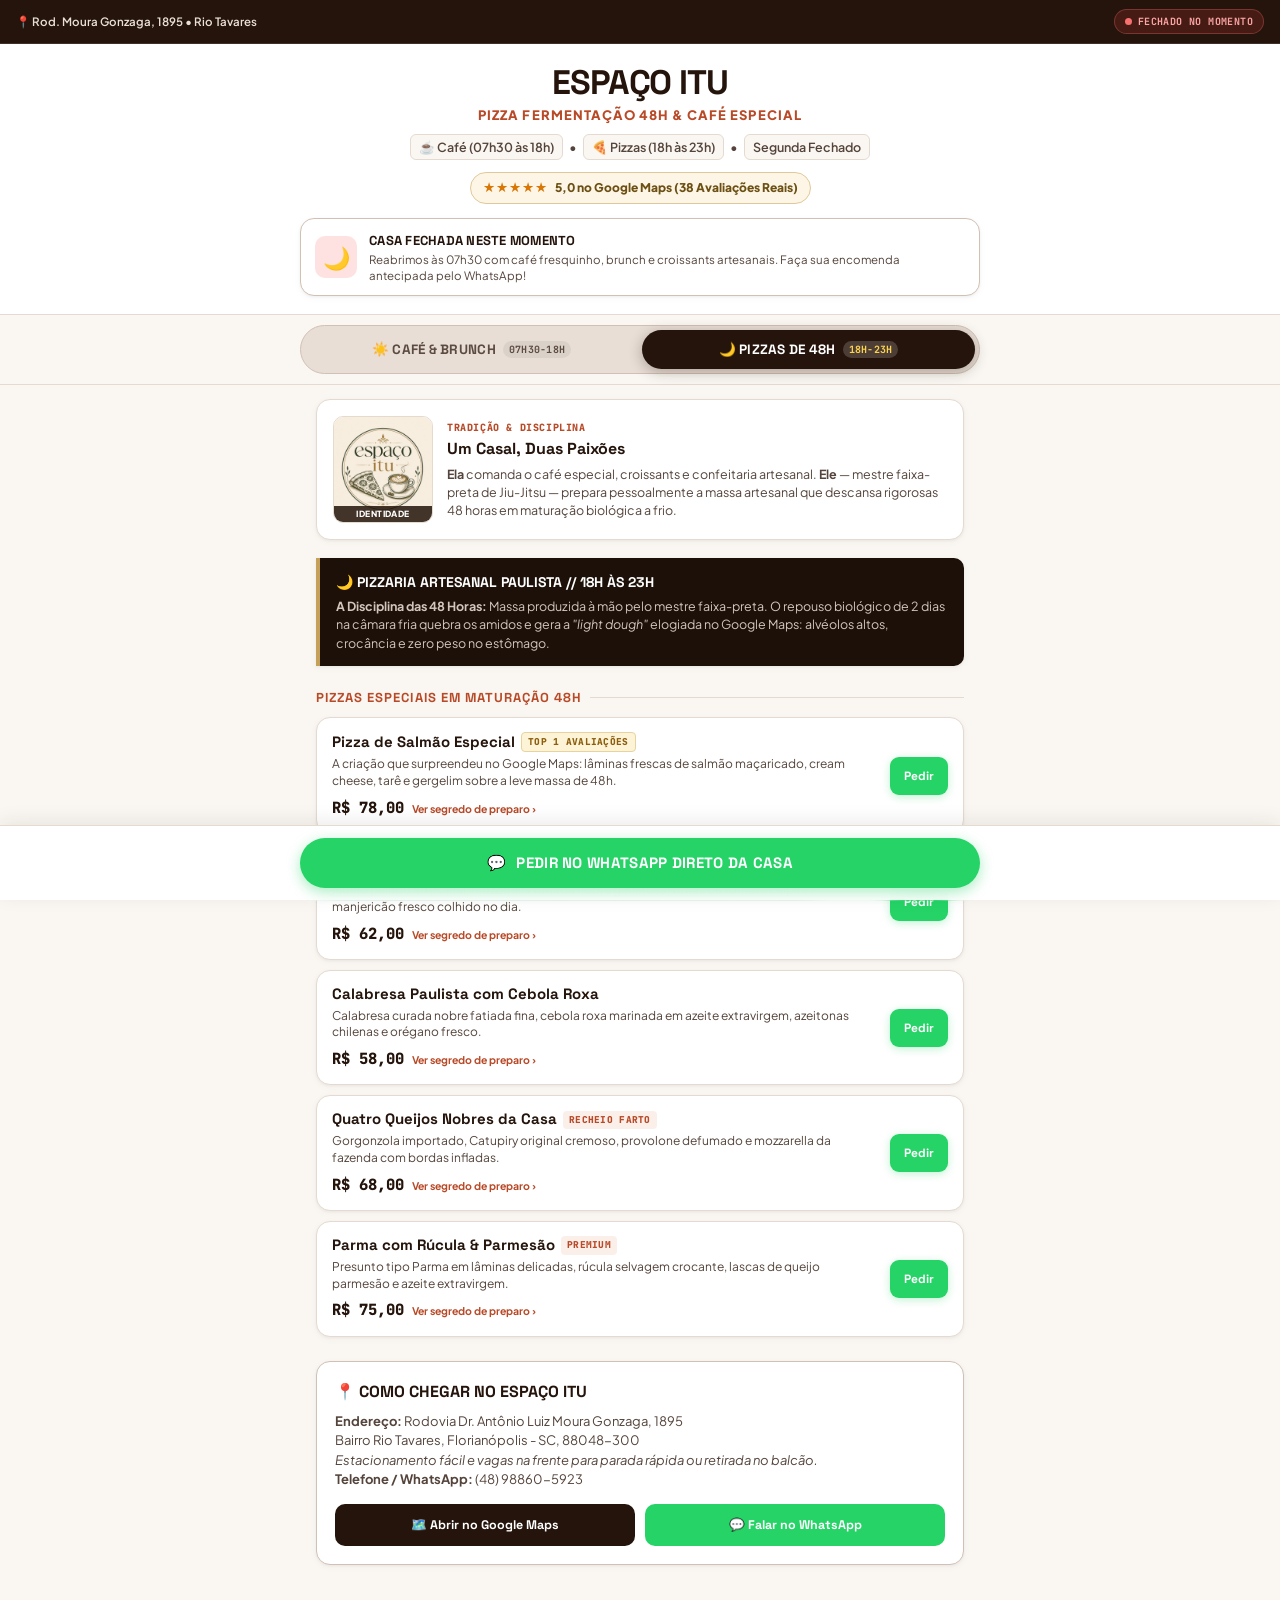
==== commit 26d3127a: "Update: replace couple placeholder photo with official Espaco Itu logo and real product photos" ====
--- a/index.html
+++ b/index.html
@@ -13,8 +13,8 @@
   <meta property="og:url" content="https://advocaciadigitalavancada-create.github.io/espaco-itu/">
   <meta property="og:title" content="Espaço Itu • Pizza Fermentada 48h & Café Especial">
   <meta property="og:description" content="Ele na massa artesanal de 48h (mestre faixa-preta). Ela no café de alta qualidade e brunch. 5.0★ no Google Maps. Peça direto no WhatsApp sem taxas!">
-  <meta property="og:image" content="https://advocaciadigitalavancada-create.github.io/espaco-itu/assets/foto_donos_pizza.jpg">
-  <meta property="og:image:secure_url" content="https://advocaciadigitalavancada-create.github.io/espaco-itu/assets/foto_donos_pizza.jpg">
+  <meta property="og:image" content="https://advocaciadigitalavancada-create.github.io/espaco-itu/assets/logo_espaco_itu.jpg">
+  <meta property="og:image:secure_url" content="https://advocaciadigitalavancada-create.github.io/espaco-itu/assets/logo_espaco_itu.jpg">
   <meta property="og:image:type" content="image/jpeg">
   <meta property="og:image:width" content="1200">
   <meta property="og:image:height" content="630">
@@ -999,9 +999,9 @@
     <!-- HISTÓRIA REAL DOS PROPRIETÁRIOS -->
     <div class="story-card">
       <div class="story-grid">
-        <div class="story-img-wrap">
-          <img src="assets/foto_donos_pizza.jpg" alt="Ele e a massa fresca de 48h no Espaço Itu" class="story-img">
-          <div class="story-img-badge">Faixa-Preta</div>
+        <div class="story-img-wrap" style="background: #24140B; display: flex; align-items: center; justify-content: center;">
+          <img src="assets/logo_espaco_itu.jpg" alt="Logo Oficial Espaço Itu - Rio Tavares" class="story-img" style="object-fit: cover;">
+          <div class="story-img-badge">Identidade</div>
         </div>
         <div>
           <div class="story-tag">TRADIÇÃO & DISCIPLINA</div>
@@ -1308,7 +1308,7 @@
         category: '☀️ CAFÉS ESPECIAIS & BRUNCH',
         badge: 'GRÃOS SELECIONADOS 100% ARÁBICA',
         price: 'R$ 12,00',
-        image: 'assets/foto_donos_pizza.jpg',
+        image: 'assets/foto_cafe_filtrado.jpg',
         desc: 'Método artesanal filtrado que extrai a alma do café de altitude. Grãos com torra fresca média, valorizando a doçura natural da fruta, sem amargor residual e com corpo sedoso impecável.',
         processTitle: 'O Ritual da Extração Especial',
         processIcon: '☕',
@@ -1321,7 +1321,7 @@
         category: '☀️ CAFÉS ESPECIAIS & BRUNCH',
         badge: 'CREMA & MICROESPUMA',
         price: 'R$ 14,00',
-        image: 'assets/foto_donos_pizza.jpg',
+        image: 'assets/foto_cafe_filtrado.jpg',
         desc: 'Shot duplo encorpado de espresso nobre italiano extraído sob 9 bar de pressão, servido puro ou coroado com leite integral vaporizado até atingir textura cremosa de veludo.',
         processTitle: 'Microespuma Termocontrolada',
         processIcon: '🥛',
@@ -1347,7 +1347,7 @@
         category: '☀️ BRUNCH & CONFEITARIA AFETIVA',
         badge: 'FOLHADO COM MANTEIGA PURA',
         price: 'R$ 18,00',
-        image: 'assets/foto_donos_pizza.jpg',
+        image: 'assets/foto_croissant_insta_hd.jpg',
         desc: 'A clássica massa folhada francesa com lâminas delicadas de manteiga de primeira linha. Casca dourada que estala ao morder e miolo aerado com textura de colmeia perfeita.',
         processTitle: 'O Dobramento Tradicional Francês',
         processIcon: '🥐',
@@ -1360,7 +1360,7 @@
         category: '☀️ BRUNCH & CONFEITARIA AFETIVA',
         badge: 'FERMENTAÇÃO NATURAL & OVO CAIPIRA',
         price: 'R$ 28,00',
-        image: 'assets/foto_donos_pizza.jpg',
+        image: 'assets/foto_tostada_insta_hd.jpg',
         desc: 'Fatia generosa de pão rústico de fermentação lenta tostada na manteiga, coberta com abacate hass cremoso temperado com flor de sal, azeite extravirgem, limão siciliano e ovo caipira.',
         processTitle: 'Equilíbrio Nutricional & Afeto',
         processIcon: '🥑',
@@ -1373,7 +1373,7 @@
         category: '☀️ CONFEITARIA AFETIVA',
         badge: 'SAN SEBASTIÁN CHEESECAKE',
         price: 'R$ 18,00',
-        image: 'assets/foto_donos_pizza.jpg',
+        image: 'assets/raw_torta_basca.png',
         desc: 'A famosa sobremesa espanhola que conquistou a alta confeitaria mundial. Uma crosta dourada e caramelizada com notas profundas de toffee contrasta com um centro aveludado e cremoso.',
         processTitle: 'Caramelização em Alta Temperatura',
         processIcon: '🍰',
@@ -1386,7 +1386,7 @@
         category: '☀️ CONFEITARIA AFETIVA',
         badge: 'TRADIÇÃO ARTESANAL DE SP',
         price: 'R$ 10,00',
-        image: 'assets/foto_donos_pizza.jpg',
+        image: 'assets/logo_espaco_itu.jpg',
         desc: 'Receita histórica paulista trazida às raízes do Espaço Itu. Muito coco ralado úmido, leite condensado e queijo de cura artesanal, resultando em casquinha crocante e miolo que desmancha.',
         processTitle: 'Ponto Exato de Forno',
         processIcon: '🥥',
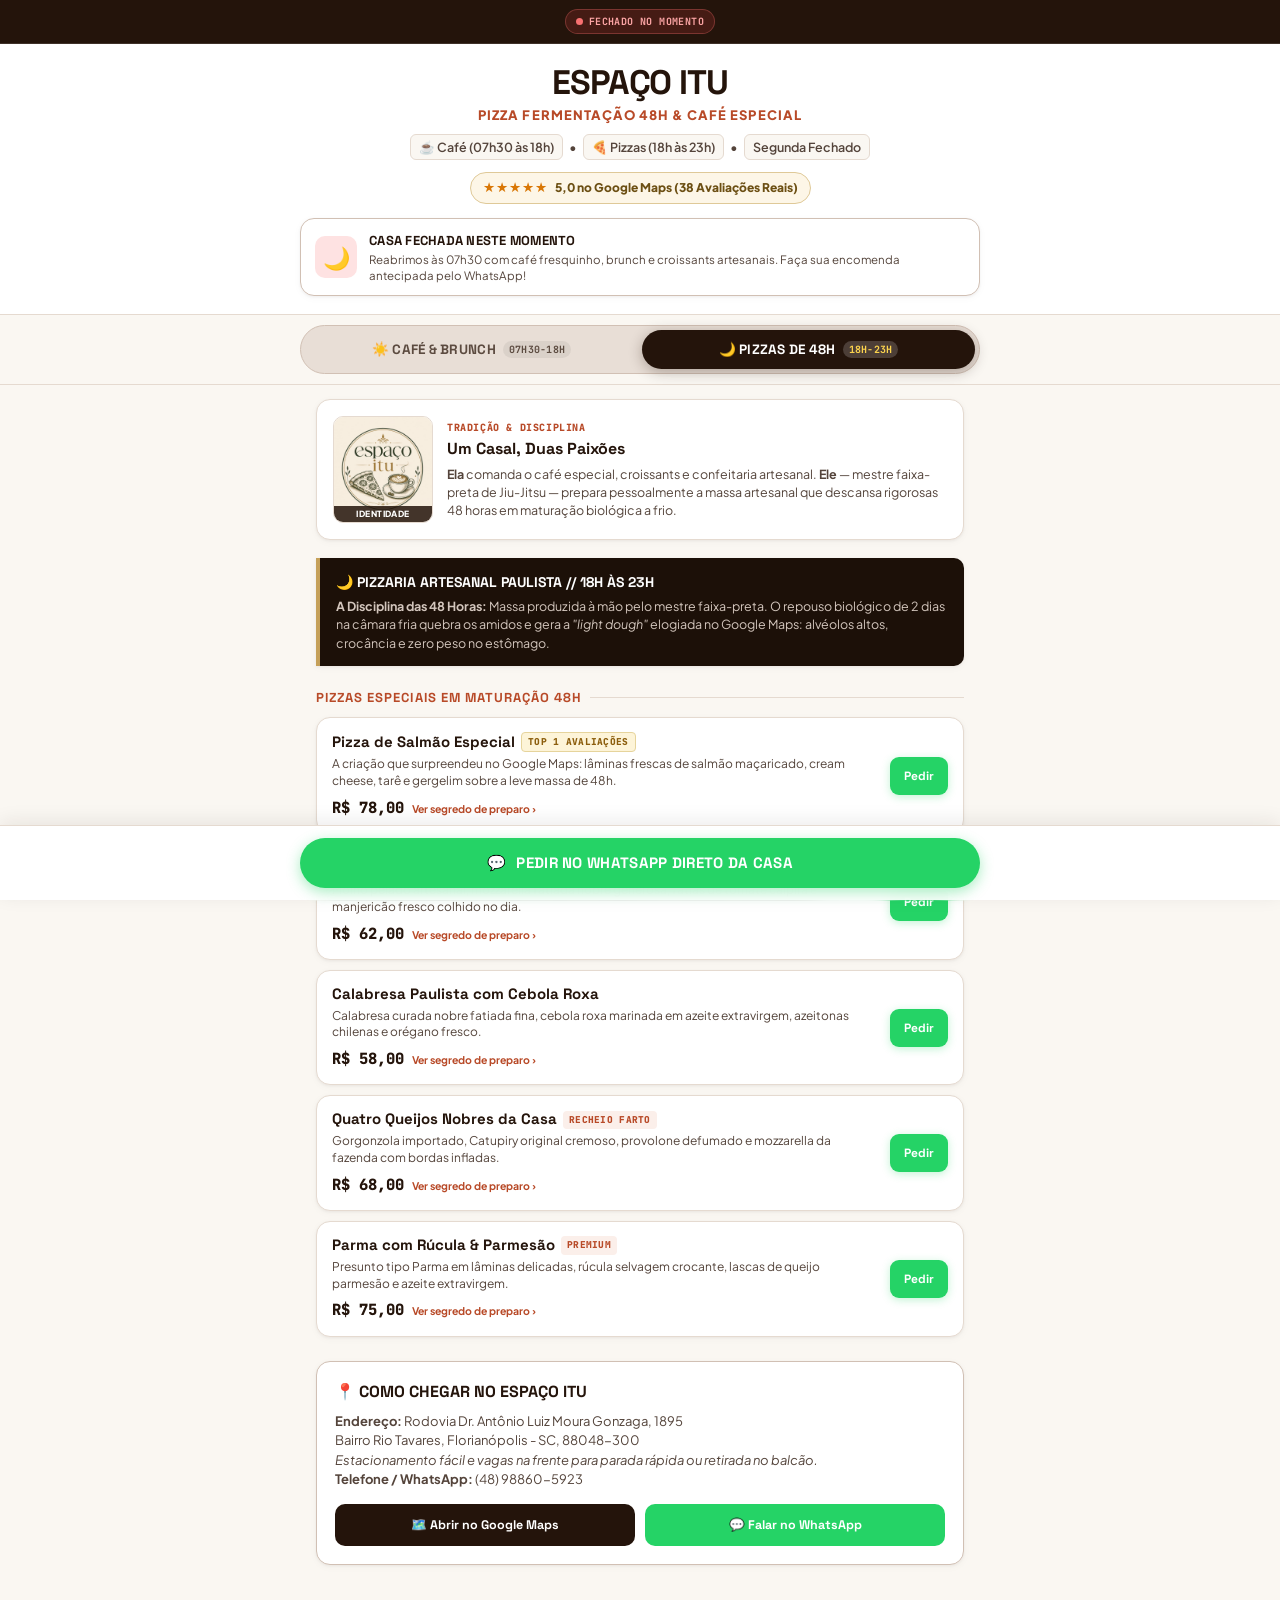
==== commit eb2a550c: "fix(mobile): remove endereco do cabecalho e centraliza status dinamino" ====
--- a/index.html
+++ b/index.html
@@ -76,7 +76,7 @@
       font-size: 11.5px;
       font-weight: 600;
       display: flex;
-      justify-content: space-between;
+      justify-content: center;
       align-items: center;
       border-bottom: 1px solid rgba(255,255,255,0.12);
       position: relative;
@@ -943,7 +943,6 @@
 
   <!-- BARRA DE STATUS EM TEMPO REAL -->
   <div class="top-status-bar">
-    <div class="top-address">📍 Rod. Moura Gonzaga, 1895 • Rio Tavares</div>
     <div class="status-pill open-day" id="top-status-pill">
       <span class="status-dot"></span>
       <span id="top-status-label">CARREGANDO...</span>
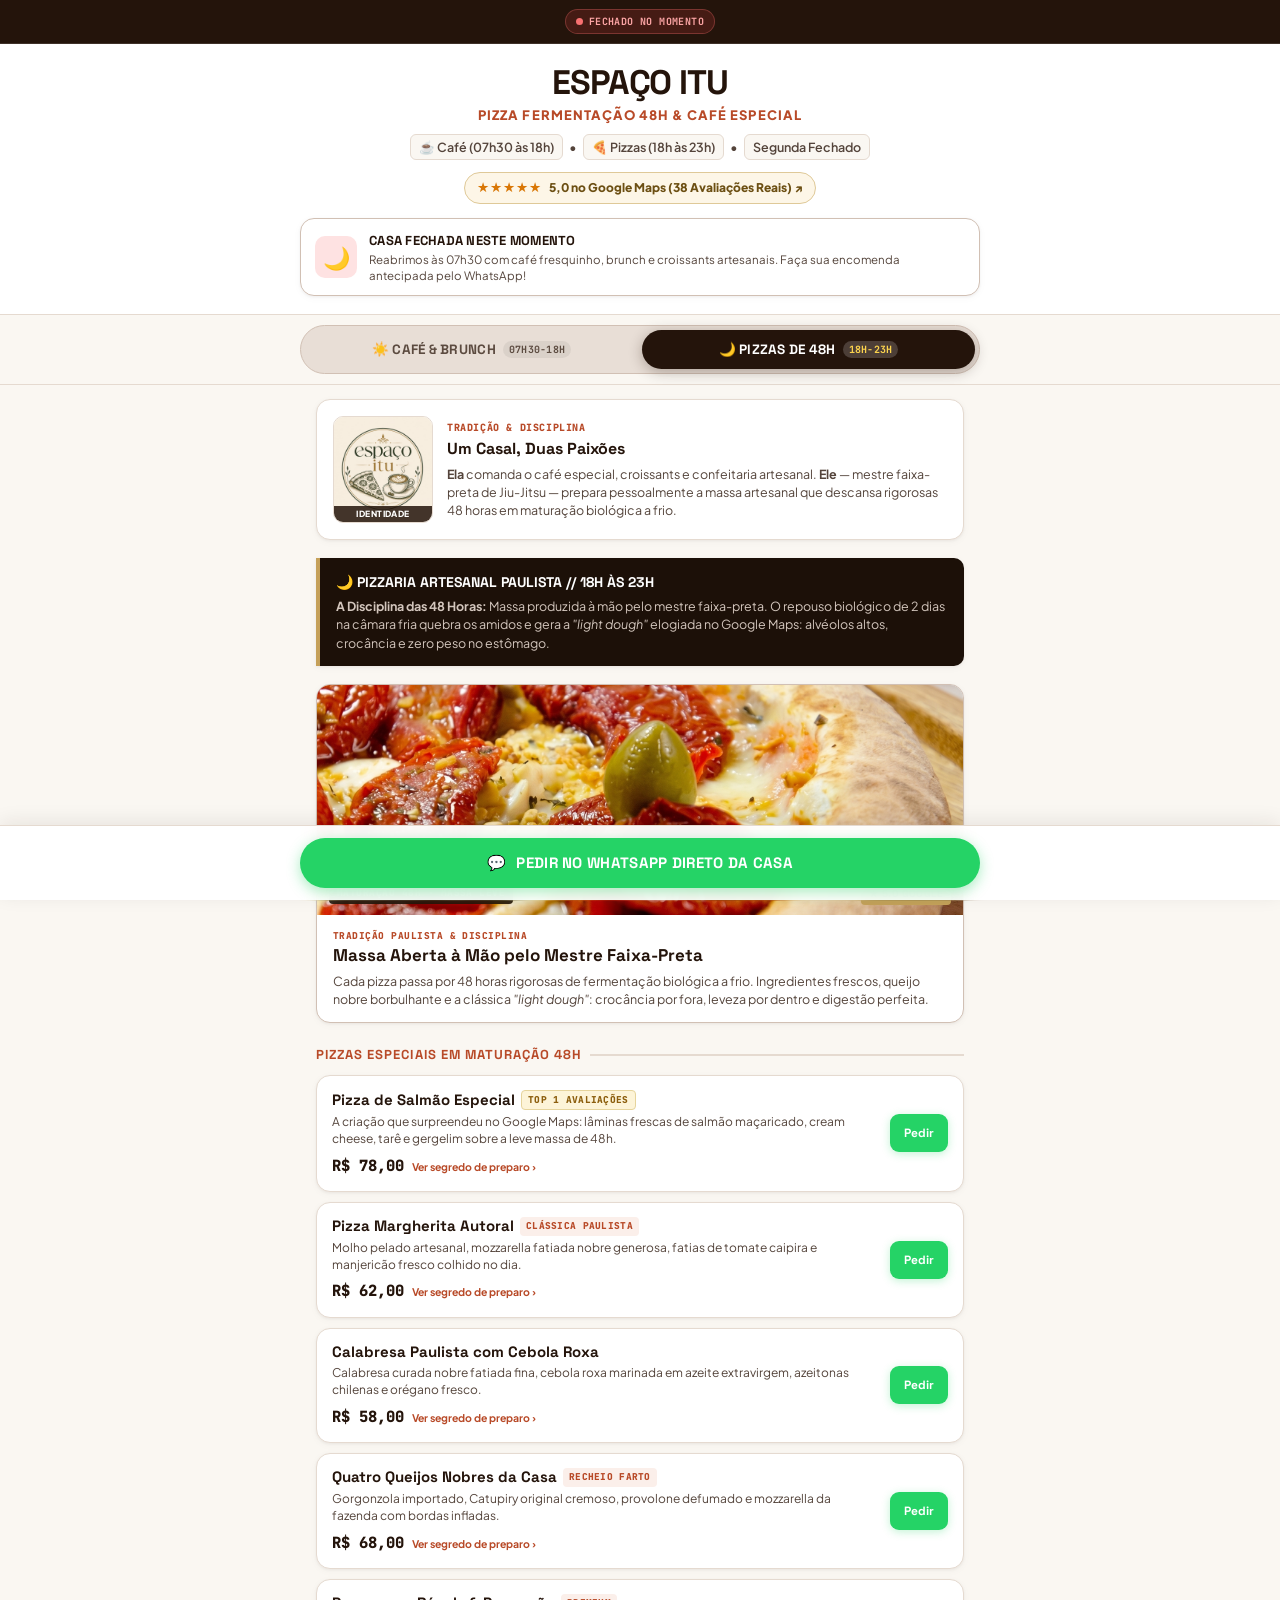
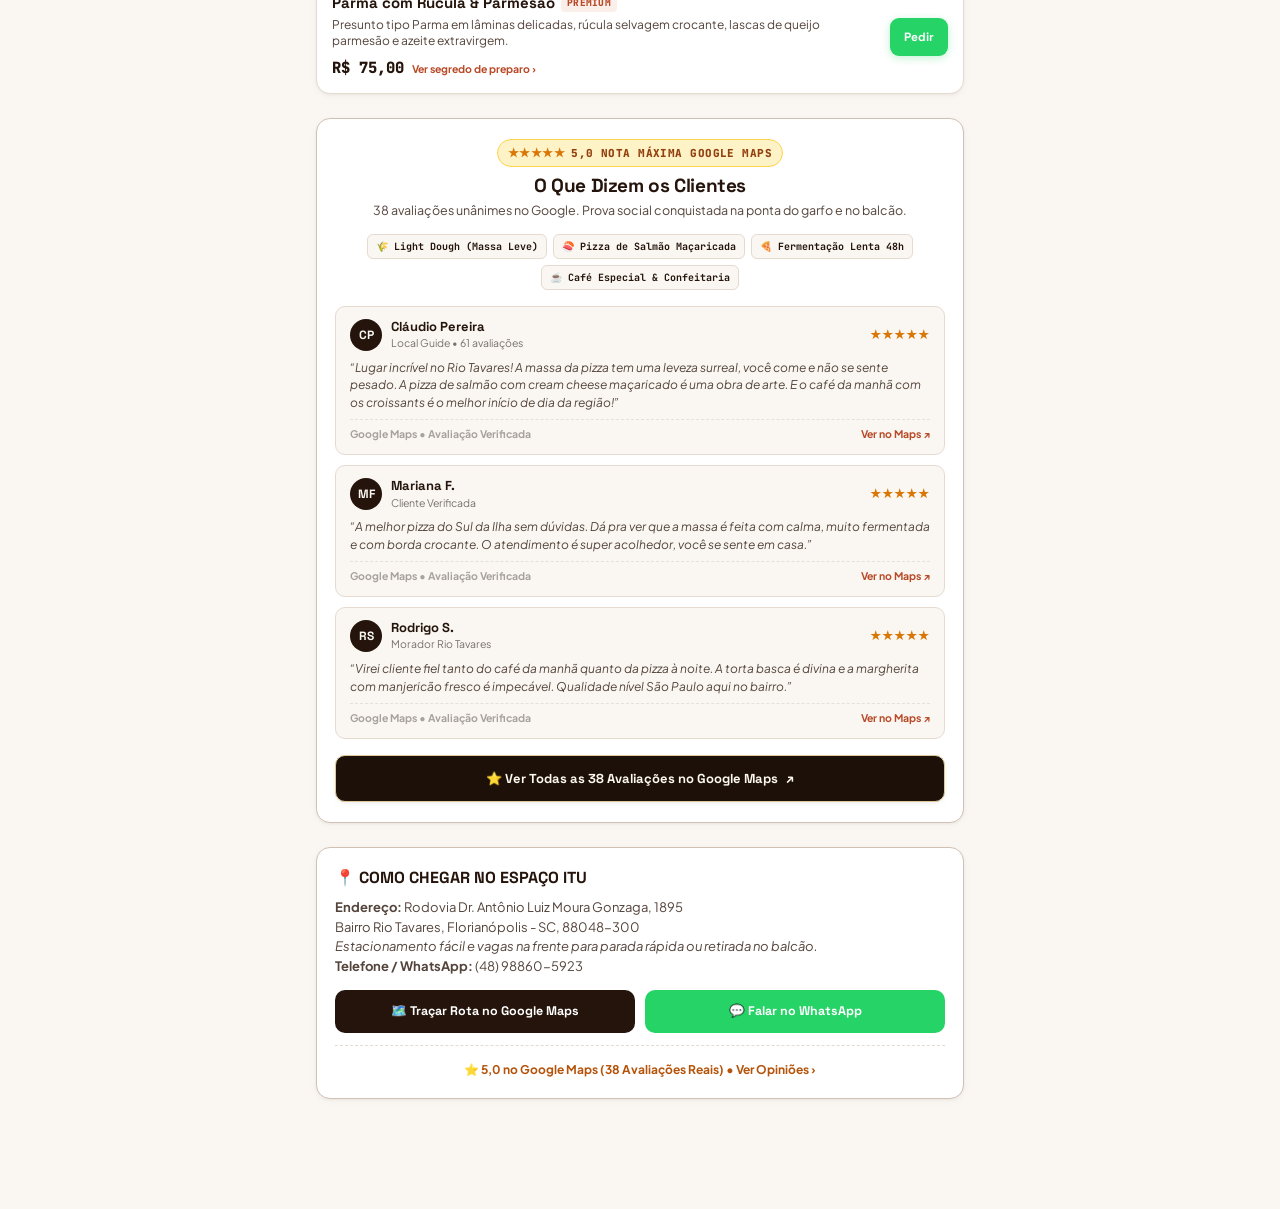
==== commit f49169ec: "feat: adiciona fotos reais de pizza, secao de reviews google maps 5.0 e links qualificados" ====
--- a/index.html
+++ b/index.html
@@ -666,6 +666,291 @@
       color: #FFF;
     }
 
+    /* LINK SECUNDÁRIO DE REVIEWS NO CARD DE LOCALIZAÇÃO */
+    .location-reviews-row {
+      margin-top: 12px;
+      text-align: center;
+      padding-top: 10px;
+      border-top: 1px dashed var(--border);
+    }
+    .location-reviews-link {
+      display: inline-flex;
+      align-items: center;
+      gap: 6px;
+      font-size: 12px;
+      font-weight: 700;
+      color: #B45309;
+      text-decoration: none;
+      transition: opacity 0.2s ease;
+    }
+    .location-reviews-link:hover {
+      opacity: 0.85;
+      text-decoration: underline;
+    }
+
+    /* CARD DE DESTAQUE MONUMENTAL DA PIZZA NA SEÇÃO NOTURNA */
+    .pizza-feature-card {
+      background: #FFFFFF;
+      border: 1.5px solid var(--border-strong);
+      border-radius: var(--radius);
+      overflow: hidden;
+      margin-bottom: 18px;
+      box-shadow: var(--shadow-sm);
+    }
+    .pizza-feature-img-wrap {
+      position: relative;
+      width: 100%;
+      height: 230px;
+      background: #1C1008;
+      overflow: hidden;
+    }
+    .pizza-feature-img {
+      width: 100%;
+      height: 100%;
+      object-fit: cover;
+      display: block;
+      transition: transform 0.4s ease;
+    }
+    .pizza-feature-card:hover .pizza-feature-img {
+      transform: scale(1.03);
+    }
+    .pizza-feature-overlay {
+      position: absolute;
+      bottom: 10px;
+      left: 12px;
+      right: 12px;
+      display: flex;
+      justify-content: space-between;
+      align-items: center;
+      gap: 8px;
+      pointer-events: none;
+    }
+    .pizza-badge-artesanal {
+      background: rgba(36, 20, 11, 0.9);
+      color: #FDF9F0;
+      font-family: 'JetBrains Mono', monospace;
+      font-size: 9.5px;
+      font-weight: 800;
+      padding: 4px 8px;
+      border-radius: 4px;
+      letter-spacing: 0.05em;
+      text-transform: uppercase;
+      backdrop-filter: blur(4px);
+    }
+    .pizza-badge-rating {
+      background: #C5A059;
+      color: #1C1008;
+      font-family: 'Space Grotesk', sans-serif;
+      font-size: 10px;
+      font-weight: 800;
+      padding: 4px 8px;
+      border-radius: 4px;
+      letter-spacing: 0.04em;
+    }
+    .pizza-feature-content {
+      padding: 14px 16px;
+    }
+    .pizza-feature-tag {
+      font-family: 'JetBrains Mono', monospace;
+      font-size: 9.5px;
+      font-weight: 800;
+      color: var(--accent);
+      text-transform: uppercase;
+      letter-spacing: 0.05em;
+    }
+    .pizza-feature-title {
+      font-family: 'Space Grotesk', sans-serif;
+      font-size: 17px;
+      font-weight: 800;
+      color: var(--primary);
+      margin: 2px 0 6px;
+      line-height: 1.25;
+    }
+    .pizza-feature-desc {
+      font-size: 12.5px;
+      line-height: 1.45;
+      color: var(--ink-muted);
+    }
+
+    /* SEÇÃO DE AVALIAÇÕES GOOGLE MAPS (5.0 ★★★★★) */
+    .reviews-section {
+      background: #FFFFFF;
+      border: 1.5px solid var(--border-strong);
+      border-radius: var(--radius);
+      padding: 20px 18px;
+      margin-top: 24px;
+      box-shadow: var(--shadow-sm);
+    }
+    .reviews-header {
+      text-align: center;
+      margin-bottom: 14px;
+    }
+    .reviews-badge {
+      display: inline-flex;
+      align-items: center;
+      gap: 6px;
+      background: #FEF3C7;
+      border: 1px solid #FCD34D;
+      color: #92400E;
+      font-family: 'JetBrains Mono', monospace;
+      font-size: 11px;
+      font-weight: 800;
+      padding: 4px 10px;
+      border-radius: 20px;
+      letter-spacing: 0.04em;
+      margin-bottom: 8px;
+    }
+    .reviews-badge .reviews-stars {
+      color: #D97706;
+      font-size: 12px;
+    }
+    .reviews-title {
+      font-family: 'Space Grotesk', sans-serif;
+      font-size: 19px;
+      font-weight: 800;
+      color: var(--primary);
+      line-height: 1.2;
+      letter-spacing: -0.02em;
+    }
+    .reviews-subtitle {
+      font-size: 12.5px;
+      color: var(--ink-muted);
+      margin-top: 4px;
+      line-height: 1.4;
+    }
+    .google-tags-strip {
+      display: flex;
+      flex-wrap: wrap;
+      gap: 6px;
+      justify-content: center;
+      margin: 12px 0 16px;
+    }
+    .gtag {
+      background: var(--bg);
+      border: 1px solid var(--border);
+      color: var(--primary);
+      font-family: 'JetBrains Mono', monospace;
+      font-size: 10px;
+      font-weight: 700;
+      padding: 4px 8px;
+      border-radius: 6px;
+    }
+    .reviews-grid {
+      display: flex;
+      flex-direction: column;
+      gap: 10px;
+    }
+    .review-card {
+      background: #FAF7F2;
+      border: 1px solid var(--border);
+      border-radius: 10px;
+      padding: 12px 14px;
+      text-decoration: none;
+      color: inherit;
+      display: block;
+      transition: all 0.2s ease;
+    }
+    .review-card:hover {
+      background: #F5EFE6;
+      border-color: var(--border-strong);
+      transform: translateY(-1px);
+    }
+    .review-card:active {
+      transform: scale(0.99);
+    }
+    .review-card-top {
+      display: flex;
+      justify-content: space-between;
+      align-items: center;
+      margin-bottom: 8px;
+    }
+    .reviewer-info {
+      display: flex;
+      align-items: center;
+      gap: 9px;
+    }
+    .reviewer-avatar {
+      width: 32px;
+      height: 32px;
+      border-radius: 50%;
+      background: var(--primary);
+      color: #FAF7F2;
+      display: flex;
+      align-items: center;
+      justify-content: center;
+      font-family: 'Space Grotesk', sans-serif;
+      font-size: 12px;
+      font-weight: 800;
+    }
+    .reviewer-name {
+      font-family: 'Space Grotesk', sans-serif;
+      font-size: 13px;
+      font-weight: 800;
+      color: var(--primary);
+      line-height: 1.2;
+    }
+    .reviewer-badge {
+      font-size: 10.5px;
+      color: #78716C;
+      margin-top: 1px;
+    }
+    .review-stars {
+      color: #D97706;
+      font-size: 13px;
+      letter-spacing: 1px;
+    }
+    .review-text {
+      font-size: 12px;
+      line-height: 1.45;
+      color: var(--ink-muted);
+      font-style: italic;
+    }
+    .review-footer {
+      display: flex;
+      justify-content: space-between;
+      align-items: center;
+      margin-top: 8px;
+      padding-top: 6px;
+      border-top: 1px dashed rgba(36, 20, 11, 0.1);
+      font-size: 10.5px;
+      font-weight: 700;
+    }
+    .review-date {
+      color: #A8A29E;
+    }
+    .review-arrow {
+      color: var(--accent);
+    }
+    .reviews-cta-wrap {
+      margin-top: 16px;
+      text-align: center;
+    }
+    .btn-all-reviews {
+      display: flex;
+      align-items: center;
+      justify-content: center;
+      gap: 8px;
+      width: 100%;
+      background: #1C1008;
+      color: #FDF9F0;
+      border: 1px solid #DFC998;
+      padding: 13px 18px;
+      border-radius: 10px;
+      font-family: 'Space Grotesk', sans-serif;
+      font-size: 13px;
+      font-weight: 800;
+      text-decoration: none;
+      transition: all 0.2s ease;
+      box-shadow: var(--shadow-sm);
+    }
+    .btn-all-reviews:hover {
+      background: #2E1B10;
+      border-color: #C5A059;
+    }
+    .btn-all-reviews:active {
+      transform: scale(0.98);
+    }
+
     /* BARRA FIXA INFERIOR */
     .bottom-bar {
       position: fixed;
@@ -963,9 +1248,9 @@
 
     <!-- SELO DE 5.0 ESTRELAS NO GOOGLE MAPS -->
     <div>
-      <a href="https://maps.google.com/?q=Rodovia+Dr.+Ant%C3%B4nio+Luiz+Moura+Gonzaga,+1895+-+Rio+Tavares,+Florian%C3%B3polis+-+SC" target="_blank" class="google-badge" title="Ver avaliações no Google Maps">
+      <a href="https://www.google.com/maps/search/?api=1&query=Espa%C3%A7o+Itu+Pizzas+e+Caf%C3%A9s+Rodovia+Dr.+Ant%C3%B4nio+Luiz+Moura+Gonzaga+1895+Rio+Tavares+Florian%C3%B3polis" target="_blank" class="google-badge" title="Ver avaliações 5.0 no Google Maps">
         <span class="google-stars">★★★★★</span>
-        <span>5,0 no Google Maps (38 Avaliações Reais)</span>
+        <span>5,0 no Google Maps (38 Avaliações Reais) ↗</span>
       </a>
     </div>
 
@@ -1142,6 +1427,22 @@
         <p><strong>A Disciplina das 48 Horas:</strong> Massa produzida à mão pelo mestre faixa-preta. O repouso biológico de 2 dias na câmara fria quebra os amidos e gera a <em>"light dough"</em> elogiada no Google Maps: alvéolos altos, crocância e zero peso no estômago.</p>
       </div>
 
+      <!-- DESTAQUE VISUAL DA PIZZA ARTESANAL COM FOTO REAL -->
+      <div class="pizza-feature-card">
+        <div class="pizza-feature-img-wrap">
+          <img src="assets/pizza lateral foto estilosa.jpg" alt="Pizza Artesanal de Fermentação 48h - Espaço Itu" class="pizza-feature-img">
+          <div class="pizza-feature-overlay">
+            <span class="pizza-badge-artesanal">MATURAÇÃO 48H • MASSA LEVE</span>
+            <span class="pizza-badge-rating">★ 5.0 GOOGLE</span>
+          </div>
+        </div>
+        <div class="pizza-feature-content">
+          <div class="pizza-feature-tag">TRADIÇÃO PAULISTA & DISCIPLINA</div>
+          <div class="pizza-feature-title">Massa Aberta à Mão pelo Mestre Faixa-Preta</div>
+          <p class="pizza-feature-desc">Cada pizza passa por 48 horas rigorosas de fermentação biológica a frio. Ingredientes frescos, queijo nobre borbulhante e a clássica <em>"light dough"</em>: crocância por fora, leveza por dentro e digestão perfeita.</p>
+        </div>
+      </div>
+
       <div class="menu-category-title">Pizzas Especiais em Maturação 48h</div>
 
       <!-- PIZZA 1 -->
@@ -1224,6 +1525,94 @@
       </div>
 
     </div>
+
+    <!-- SEÇÃO AVALIAÇÕES REAIS GOOGLE MAPS (5.0 ★★★★★) -->
+    <section class="reviews-section" id="avaliacoes-google">
+      <div class="reviews-header">
+        <div class="reviews-badge">
+          <span class="reviews-stars">★★★★★</span>
+          <span>5,0 NOTA MÁXIMA GOOGLE MAPS</span>
+        </div>
+        <h2 class="reviews-title">O Que Dizem os Clientes</h2>
+        <p class="reviews-subtitle">38 avaliações unânimes no Google. Prova social conquistada na ponta do garfo e no balcão.</p>
+      </div>
+
+      <!-- TAGS OFICIAIS INDEXADAS PELO GOOGLE MAPS -->
+      <div class="google-tags-strip">
+        <span class="gtag">🌾 Light Dough (Massa Leve)</span>
+        <span class="gtag">🍣 Pizza de Salmão Maçaricada</span>
+        <span class="gtag">🍕 Fermentação Lenta 48h</span>
+        <span class="gtag">☕ Café Especial & Confeitaria</span>
+      </div>
+
+      <!-- GRID DE CARDS DOS DEPOIMENTOS REAIS -->
+      <div class="reviews-grid">
+        <!-- Review 1 -->
+        <a href="https://www.google.com/maps/search/?api=1&query=Espa%C3%A7o+Itu+Pizzas+e+Caf%C3%A9s+Rodovia+Dr.+Ant%C3%B4nio+Luiz+Moura+Gonzaga+1895+Rio+Tavares+Florian%C3%B3polis" target="_blank" class="review-card" title="Abrir avaliação no Google Maps">
+          <div class="review-card-top">
+            <div class="reviewer-info">
+              <div class="reviewer-avatar">CP</div>
+              <div>
+                <div class="reviewer-name">Cláudio Pereira</div>
+                <div class="reviewer-badge">Local Guide • 61 avaliações</div>
+              </div>
+            </div>
+            <div class="review-stars">★★★★★</div>
+          </div>
+          <p class="review-text">“Lugar incrível no Rio Tavares! A massa da pizza tem uma leveza surreal, você come e não se sente pesado. A pizza de salmão com cream cheese maçaricado é uma obra de arte. E o café da manhã com os croissants é o melhor início de dia da região!”</p>
+          <div class="review-footer">
+            <span class="review-date">Google Maps • Avaliação Verificada</span>
+            <span class="review-arrow">Ver no Maps ↗</span>
+          </div>
+        </a>
+
+        <!-- Review 2 -->
+        <a href="https://www.google.com/maps/search/?api=1&query=Espa%C3%A7o+Itu+Pizzas+e+Caf%C3%A9s+Rodovia+Dr.+Ant%C3%B4nio+Luiz+Moura+Gonzaga+1895+Rio+Tavares+Florian%C3%B3polis" target="_blank" class="review-card" title="Abrir avaliação no Google Maps">
+          <div class="review-card-top">
+            <div class="reviewer-info">
+              <div class="reviewer-avatar">MF</div>
+              <div>
+                <div class="reviewer-name">Mariana F.</div>
+                <div class="reviewer-badge">Cliente Verificada</div>
+              </div>
+            </div>
+            <div class="review-stars">★★★★★</div>
+          </div>
+          <p class="review-text">“A melhor pizza do Sul da Ilha sem dúvidas. Dá pra ver que a massa é feita com calma, muito fermentada e com borda crocante. O atendimento é super acolhedor, você se sente em casa.”</p>
+          <div class="review-footer">
+            <span class="review-date">Google Maps • Avaliação Verificada</span>
+            <span class="review-arrow">Ver no Maps ↗</span>
+          </div>
+        </a>
+
+        <!-- Review 3 -->
+        <a href="https://www.google.com/maps/search/?api=1&query=Espa%C3%A7o+Itu+Pizzas+e+Caf%C3%A9s+Rodovia+Dr.+Ant%C3%B4nio+Luiz+Moura+Gonzaga+1895+Rio+Tavares+Florian%C3%B3polis" target="_blank" class="review-card" title="Abrir avaliação no Google Maps">
+          <div class="review-card-top">
+            <div class="reviewer-info">
+              <div class="reviewer-avatar">RS</div>
+              <div>
+                <div class="reviewer-name">Rodrigo S.</div>
+                <div class="reviewer-badge">Morador Rio Tavares</div>
+              </div>
+            </div>
+            <div class="review-stars">★★★★★</div>
+          </div>
+          <p class="review-text">“Virei cliente fiel tanto do café da manhã quanto da pizza à noite. A torta basca é divina e a margherita com manjericão fresco é impecável. Qualidade nível São Paulo aqui no bairro.”</p>
+          <div class="review-footer">
+            <span class="review-date">Google Maps • Avaliação Verificada</span>
+            <span class="review-arrow">Ver no Maps ↗</span>
+          </div>
+        </a>
+      </div>
+
+      <!-- BOTÃO CTA DE TODAS AS AVALIAÇÕES NO GOOGLE MAPS -->
+      <div class="reviews-cta-wrap">
+        <a href="https://www.google.com/maps/search/?api=1&query=Espa%C3%A7o+Itu+Pizzas+e+Caf%C3%A9s+Rodovia+Dr.+Ant%C3%B4nio+Luiz+Moura+Gonzaga+1895+Rio+Tavares+Florian%C3%B3polis" target="_blank" class="btn-all-reviews">
+          <span>⭐ Ver Todas as 38 Avaliações no Google Maps</span>
+          <span>↗</span>
+        </a>
+      </div>
+    </section>
 
     <!-- MÓDULO COMO CHEGAR & CONTATO -->
     <div class="location-card">
@@ -1235,11 +1624,16 @@
         <strong>Telefone / WhatsApp:</strong> (48) 98860-5923
       </div>
       <div class="location-actions">
-        <a href="https://maps.google.com/?q=Rodovia+Dr.+Ant%C3%B4nio+Luiz+Moura+Gonzaga,+1895+-+Rio+Tavares,+Florian%C3%B3polis+-+SC" target="_blank" class="btn-loc btn-loc-maps">
-          🗺️ Abrir no Google Maps
+        <a href="https://www.google.com/maps/search/?api=1&query=Espa%C3%A7o+Itu+Pizzas+e+Caf%C3%A9s+Rodovia+Dr.+Ant%C3%B4nio+Luiz+Moura+Gonzaga+1895+Rio+Tavares+Florian%C3%B3polis" target="_blank" class="btn-loc btn-loc-maps">
+          🗺️ Traçar Rota no Google Maps
         </a>
         <a href="https://wa.me/5548988605923?text=Ol%C3%A1!%20Gostaria%20de%20tirar%20uma%20d%C3%BAvida%20sobre%20o%20Espa%C3%A7o%20Itu" target="_blank" class="btn-loc btn-loc-wa">
           💬 Falar no WhatsApp
+        </a>
+      </div>
+      <div class="location-reviews-row">
+        <a href="https://www.google.com/maps/search/?api=1&query=Espa%C3%A7o+Itu+Pizzas+e+Caf%C3%A9s+Rodovia+Dr.+Ant%C3%B4nio+Luiz+Moura+Gonzaga+1895+Rio+Tavares+Florian%C3%B3polis" target="_blank" class="location-reviews-link">
+          ⭐ 5,0 no Google Maps (38 Avaliações Reais) • Ver Opiniões ›
         </a>
       </div>
     </div>
@@ -1399,7 +1793,7 @@
         category: '🌙 PIZZAS EM MATURAÇÃO 48H',
         badge: 'TOP 1 AVALIAÇÕES • SUSHI PIZZA',
         price: 'R$ 78,00',
-        image: 'assets/foto_pizza_maps.png',
+        image: 'assets/pizza lateral foto estilosa.jpg',
         desc: 'A sensação de vendas e maior destaque espontâneo no Google Maps! Fatias selecionadas de salmão fresco suavemente maçaricado sobre a base leve de 48h, cream cheese, redução de tarê artesanal e gergelim.',
         processTitle: 'A Massa de 48h do Faixa-Preta',
         processIcon: '🥋',
@@ -1412,8 +1806,8 @@
         category: '🌙 PIZZAS EM MATURAÇÃO 48H',
         badge: 'CLÁSSICA NAPOLITANA PAULISTA',
         price: 'R$ 62,00',
-        image: 'assets/foto_pizza_maps.png',
-        desc: 'A essência da tradição pizzaiola: molho rústico de tomate pelado italiano 100% artesanal, camada generosa de mozzarella de búfala e queijo da serra fatiado, rodelas de tomate fresco e manjericão perfumado.',
+        image: 'assets/pizza marg na caixa.jpg',
+        desc: 'A essência da tradição pizzaiola: molho rústico de tomate pelado italiano 100% artesanal, camada generosa de mozzarella fatiada nobre, tomatinhos confitados, azeitonas e manjericão perfumado.',
         processTitle: 'Pomodoro Artesanal & Forno Quente',
         processIcon: '🍅',
         processBody: 'Molho cozido lentamente apenas com azeite extravirgem, sal e alho laminado. Ao tocar o forno em alta temperatura, as bordas aeradas da massa de 48h inflam e formam alvéolos crocantes.',
@@ -1425,7 +1819,7 @@
         category: '🌙 PIZZAS EM MATURAÇÃO 48H',
         badge: 'RECEITA PAULISTANA AUTÊNTICA',
         price: 'R$ 58,00',
-        image: 'assets/foto_pizza_maps.png',
+        image: 'assets/pizza marg na caixa.jpg',
         desc: 'Fiel à tradição das melhores pizzarias de São Paulo: calabresa curada defumada em lâminas finas, cebolas roxas marinadas em azeite de oliva, azeitonas pretas carnudas e orégano.',
         processTitle: 'Cebola Roxa Marinada no Azeite',
         processIcon: '🧅',
@@ -1438,7 +1832,7 @@
         category: '🌙 PIZZAS EM MATURAÇÃO 48H',
         badge: 'RECHEIO FARTO & CATUPIRY ORIGINAL',
         price: 'R$ 68,00',
-        image: 'assets/foto_pizza_maps.png',
+        image: 'assets/foto_pizza_artesanal_caixa.jpg',
         desc: 'Harmonia perfeita entre queijos de personalidade: gorgonzola aromático de meia cura, Catupiry original cremoso, provolone defumado e mozzarella da fazenda com cobertura dourada e farta.',
         processTitle: 'Ponto de Fusão dos Queijos',
         processIcon: '🧀',
@@ -1451,7 +1845,7 @@
         category: '🌙 PIZZAS EM MATURAÇÃO 48H',
         badge: 'ALTA GASTRONOMIA ITALIANA',
         price: 'R$ 75,00',
-        image: 'assets/foto_pizza_maps.png',
+        image: 'assets/pizza lateral foto estilosa.jpg',
         desc: 'Sofisticação e contraste: a massa de 48h é assada com molho e mozzarella, e finalizada logo após o forno com presunto cru tipo Parma fatiado ultrafino, rúcula selvagem fresca e lascas de queijo parmesão 12 meses.',
         processTitle: 'Finalização a Frio para Preservar o Parma',
         processIcon: '🥩',
